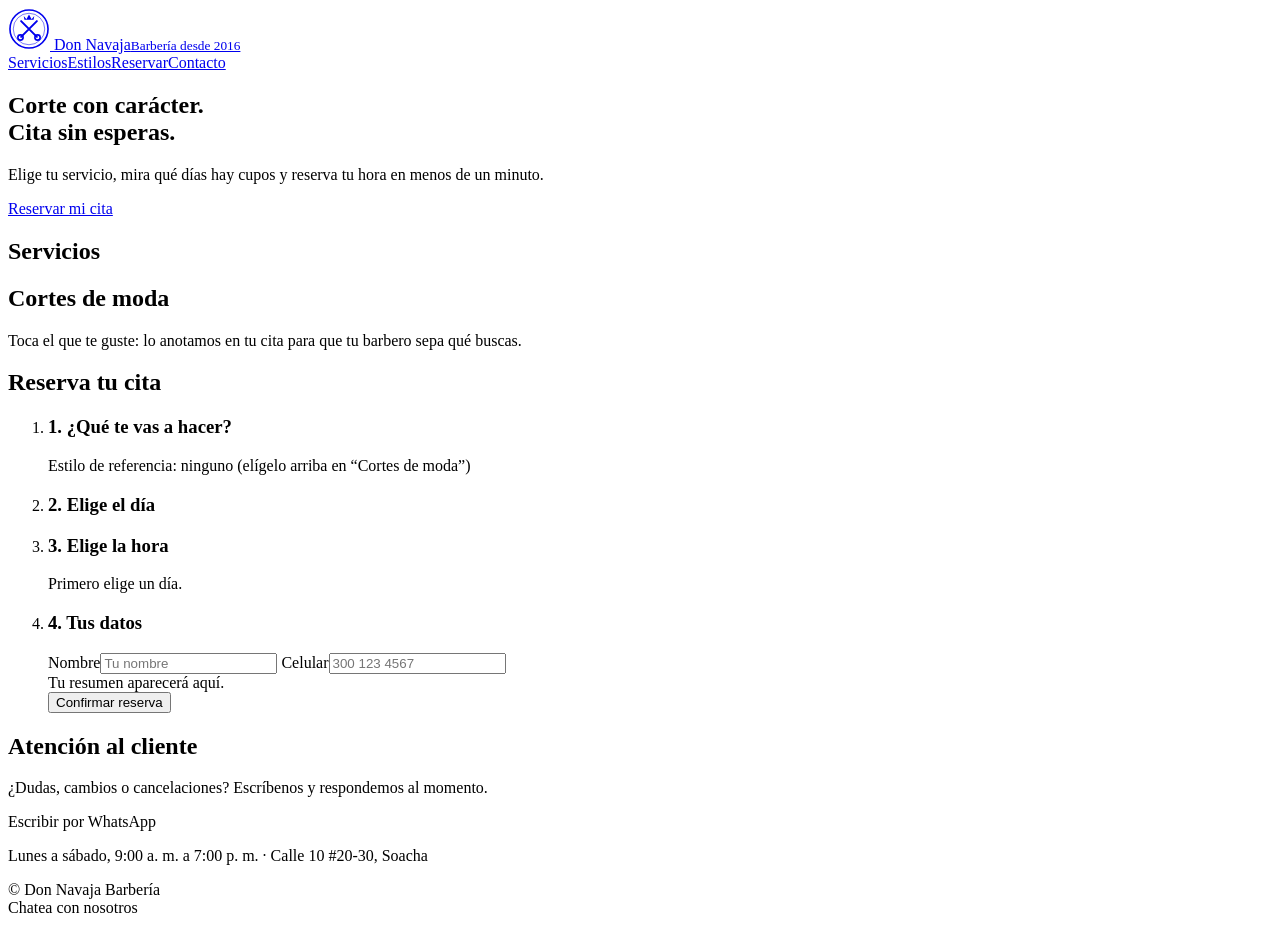
==== index.html @ 73dbf796 "Add files via upload" ====
<!DOCTYPE html>
<html lang="es">
<head>
<meta charset="utf-8">
<meta name="viewport" content="width=device-width, initial-scale=1">
<title>Don Navaja Barbería · Reserva tu cita</title>
<meta name="description" content="Reserva en línea tu corte de cabello, barba y cejas. Mira los cupos disponibles y elige tu hora.">
<link rel="preconnect" href="https://fonts.googleapis.com">
<link href="https://fonts.googleapis.com/css2?family=Fraunces:opsz,wght@9..144,600;9..144,800&family=Manrope:wght@400;600;700&display=swap" rel="stylesheet">
<link rel="stylesheet" href="css/styles.css">
</head>
<body>
<header class="nav">
  <a class="brand" href="#inicio" aria-label="Don Navaja Barbería">
    <svg viewBox="0 0 64 64" width="42" height="42" aria-hidden="true"><circle cx="32" cy="32" r="29" fill="none" stroke="currentColor" stroke-width="2.5"/><circle cx="32" cy="32" r="24" fill="none" stroke="currentColor" stroke-width=".8"/><path d="M20 44 L44 20 M44 44 L20 20" stroke="currentColor" stroke-width="3" stroke-linecap="round"/><circle cx="19" cy="45" r="4" fill="none" stroke="currentColor" stroke-width="2.5"/><circle cx="45" cy="45" r="4" fill="none" stroke="currentColor" stroke-width="2.5"/><path d="M24 12 L28 17 L32 10 L36 17 L40 12 L39 18 H25Z" fill="currentColor"/></svg>
    <span>Don Navaja<small>Barbería desde 2016</small></span>
  </a>
  <nav><a href="#servicios">Servicios</a><a href="#estilos">Estilos</a><a href="#reservar">Reservar</a><a href="#contacto">Contacto</a></nav>
</header>

<main>
<section class="hero" id="inicio">
  <div class="hero-text">
    <h1>Corte con carácter.<br>Cita sin esperas.</h1>
    <p>Elige tu servicio, mira qué días hay cupos y reserva tu hora en menos de un minuto.</p>
    <a class="btn" href="#reservar">Reservar mi cita</a>
  </div>
  <div class="pole" aria-hidden="true"><i></i></div>
</section>

<section id="servicios" class="wrap">
  <h2>Servicios</h2>
  <div class="grid4" id="lista-servicios"></div>
</section>

<section id="estilos" class="wrap">
  <h2>Cortes de moda</h2>
  <p class="sub">Toca el que te guste: lo anotamos en tu cita para que tu barbero sepa qué buscas.</p>
  <div class="grid3" id="lista-estilos"></div>
</section>

<section id="reservar" class="wrap booking">
  <h2>Reserva tu cita</h2>
  <ol class="steps">
    <li>
      <h3>1. ¿Qué te vas a hacer?</h3>
      <div class="chips" id="sel-servicios"></div>
      <p class="hint" id="sel-estilo">Estilo de referencia: ninguno (elígelo arriba en “Cortes de moda”)</p>
    </li>
    <li>
      <h3>2. Elige el día</h3>
      <div class="days" id="dias"></div>
    </li>
    <li>
      <h3>3. Elige la hora</h3>
      <div class="slots" id="horas"><p class="hint">Primero elige un día.</p></div>
    </li>
    <li>
      <h3>4. Tus datos</h3>
      <div class="form">
        <label>Nombre<input id="nombre" autocomplete="name" placeholder="Tu nombre"></label>
        <label>Celular<input id="telefono" inputmode="tel" autocomplete="tel" placeholder="300 123 4567"></label>
      </div>
      <div class="resumen" id="resumen" aria-live="polite">Tu resumen aparecerá aquí.</div>
      <button class="btn" id="confirmar">Confirmar reserva</button>
      <p class="error" id="error" role="alert"></p>
    </li>
  </ol>
  <div class="ok" id="ok" hidden></div>
</section>

<section id="contacto" class="wrap contact">
  <h2>Atención al cliente</h2>
  <p>¿Dudas, cambios o cancelaciones? Escríbenos y respondemos al momento.</p>
  <p><a class="btn" id="wsp" target="_blank" rel="noopener">Escribir por WhatsApp</a></p>
  <p class="hint">Lunes a sábado, 9:00 a. m. a 7:00 p. m. · Calle 10 #20-30, Soacha</p>
</section>
</main>
<footer>© <span id="anio"></span> Don Navaja Barbería</footer>
<a class="fab" id="wsp2" target="_blank" rel="noopener" aria-label="WhatsApp">Chatea con nosotros</a>

<script src="js/data.js"></script>
<script src="js/app.js"></script>
</body>
</html>
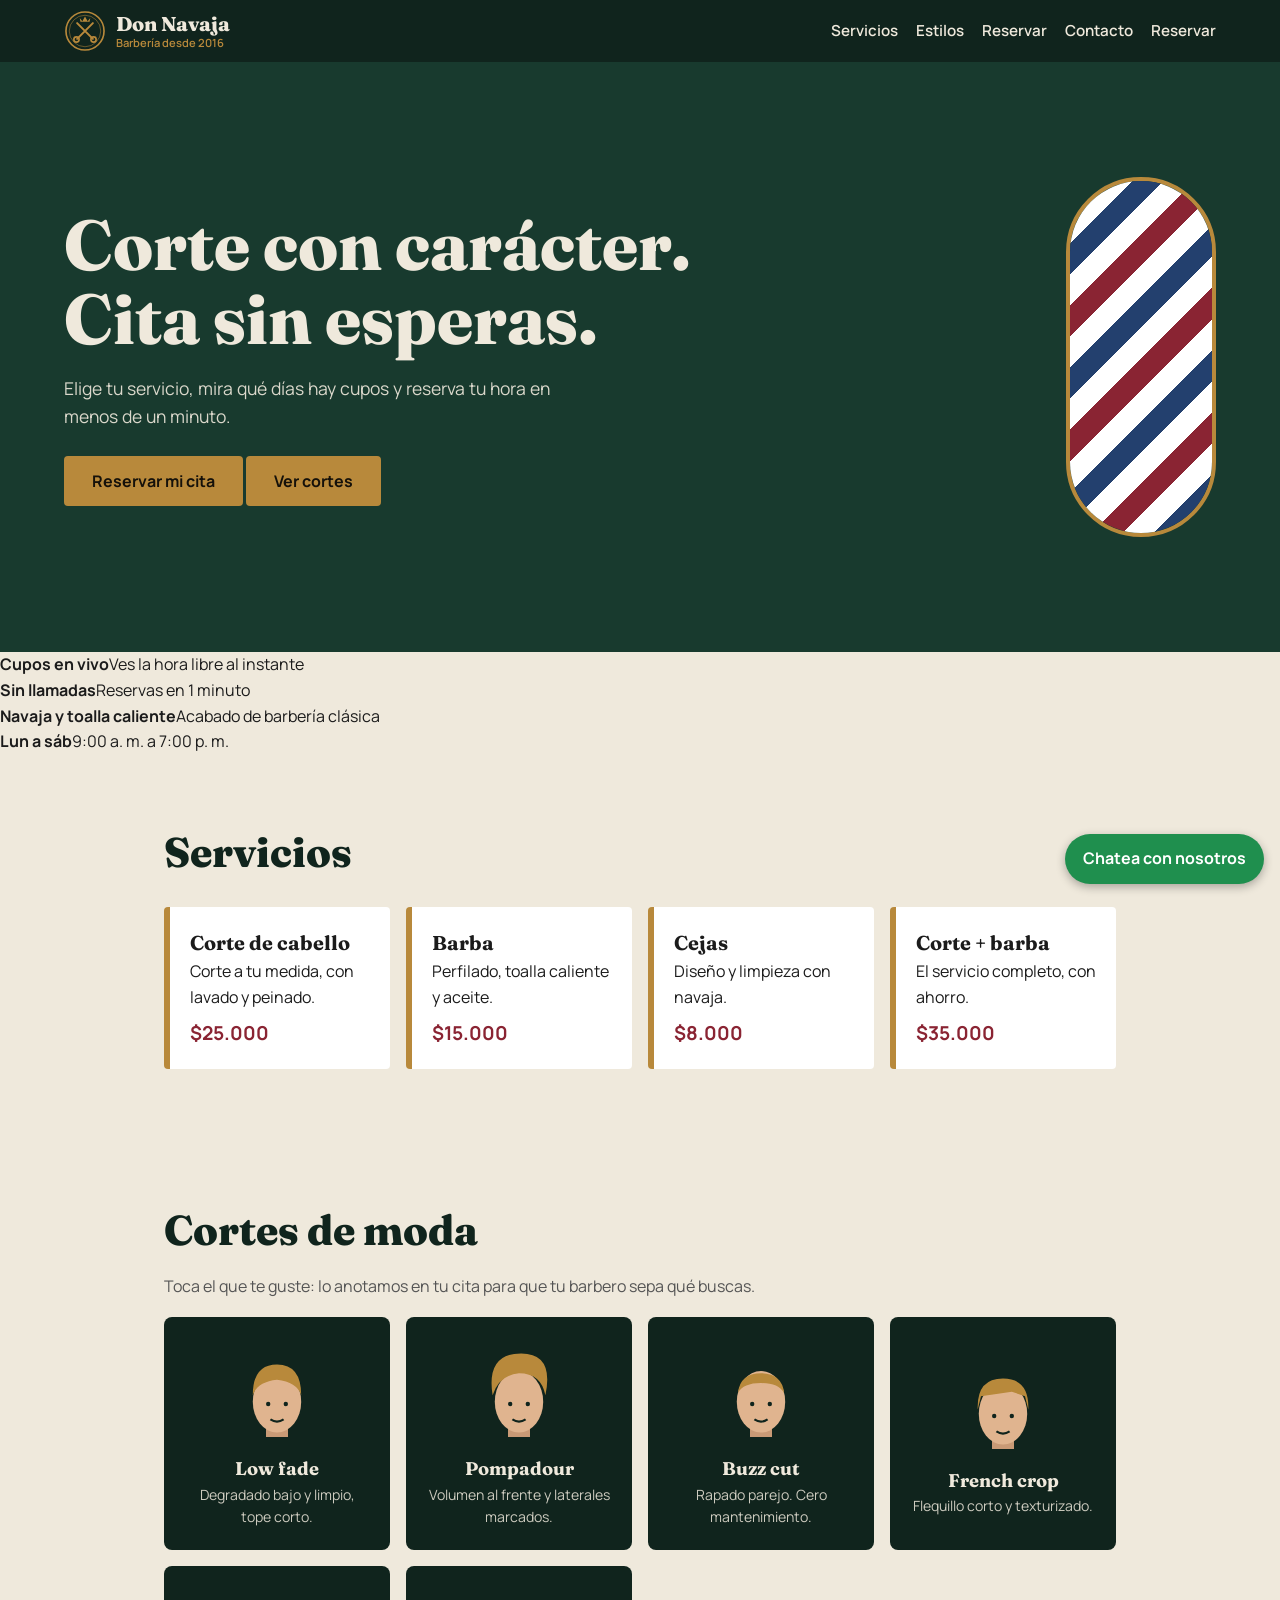
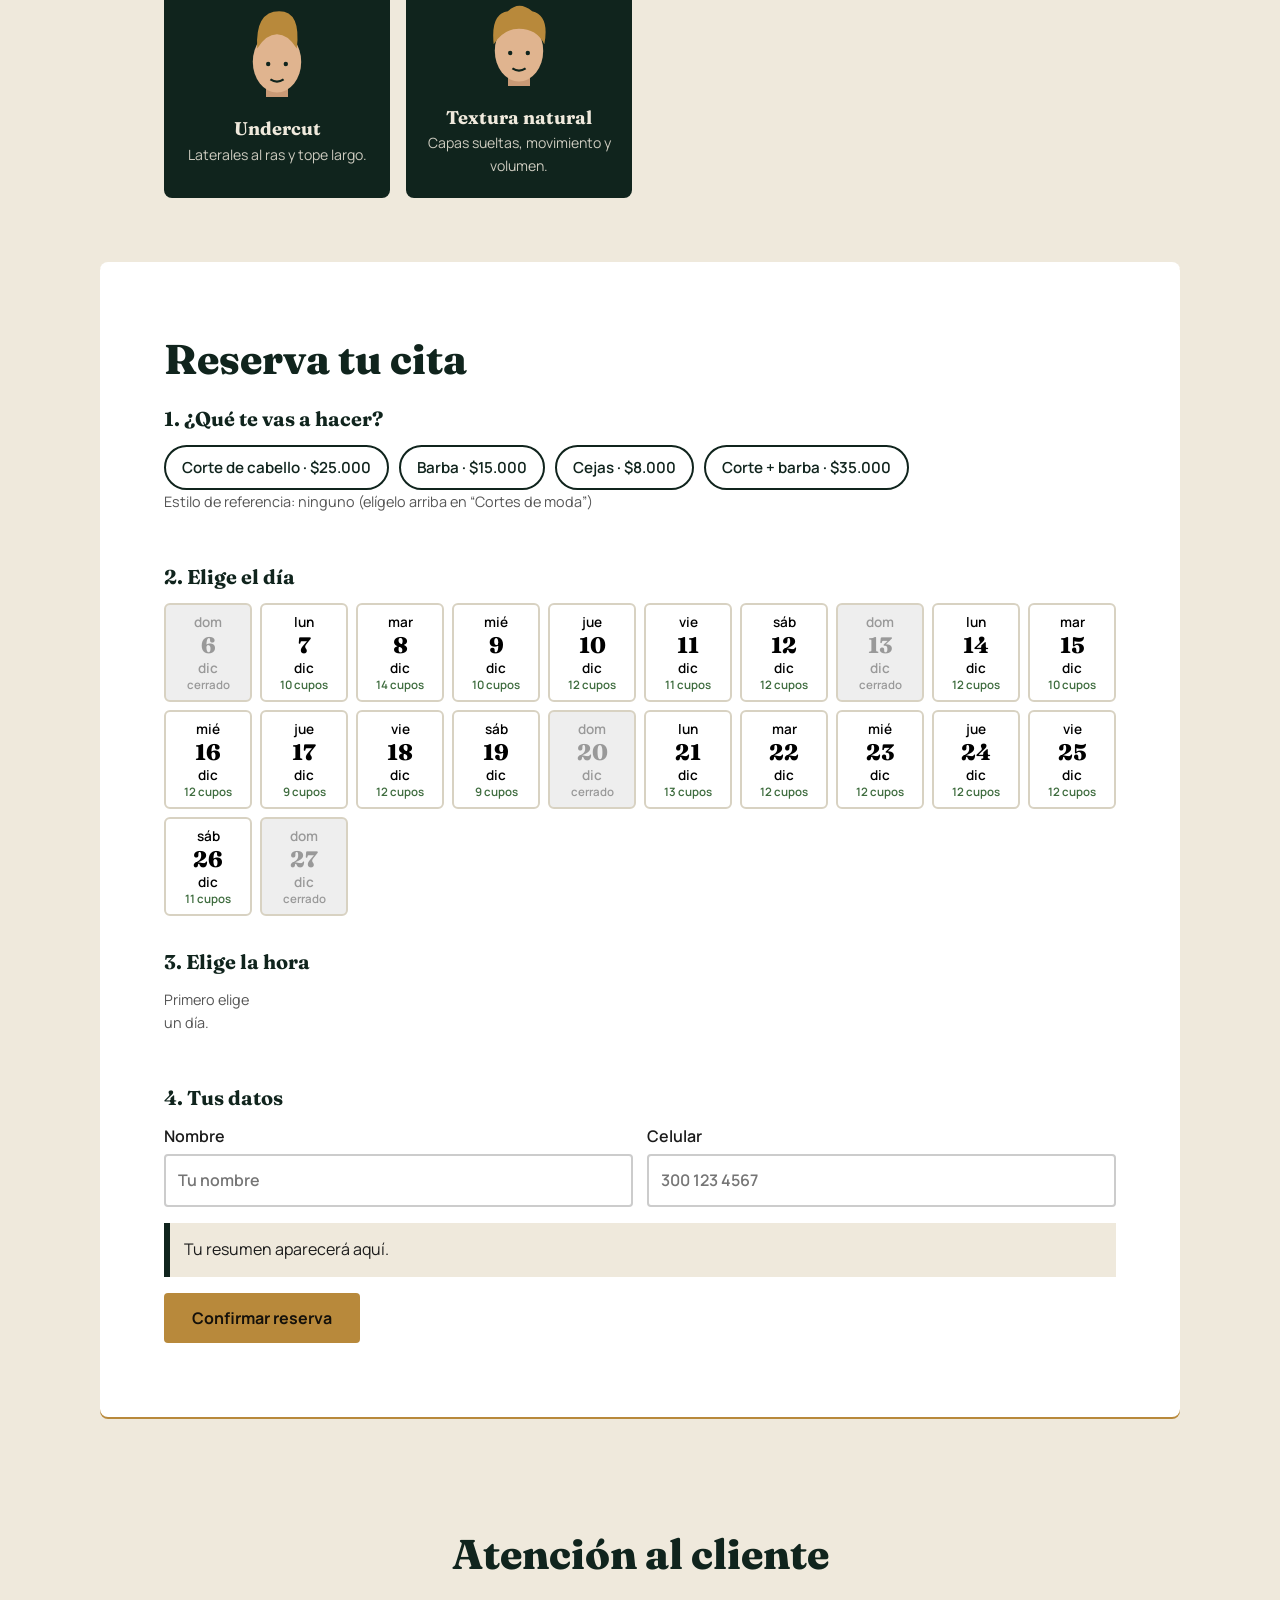
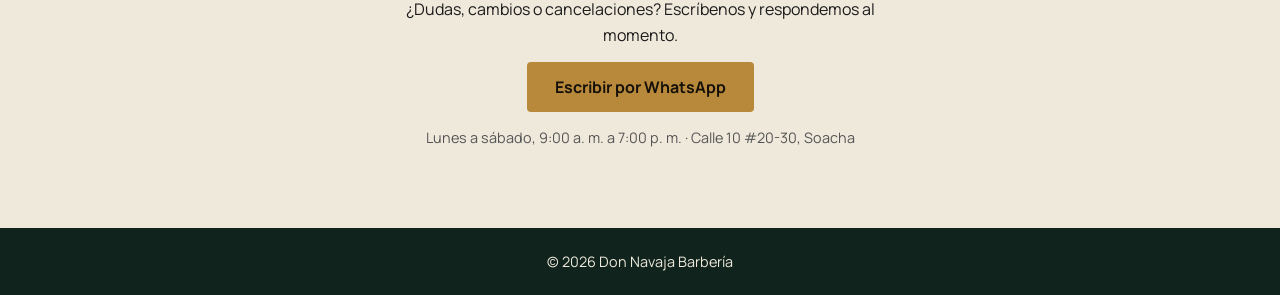
==== commit 9bde3390: "Update index.html" ====
--- a/index.html
+++ b/index.html
@@ -15,7 +15,7 @@
     <svg viewBox="0 0 64 64" width="42" height="42" aria-hidden="true"><circle cx="32" cy="32" r="29" fill="none" stroke="currentColor" stroke-width="2.5"/><circle cx="32" cy="32" r="24" fill="none" stroke="currentColor" stroke-width=".8"/><path d="M20 44 L44 20 M44 44 L20 20" stroke="currentColor" stroke-width="3" stroke-linecap="round"/><circle cx="19" cy="45" r="4" fill="none" stroke="currentColor" stroke-width="2.5"/><circle cx="45" cy="45" r="4" fill="none" stroke="currentColor" stroke-width="2.5"/><path d="M24 12 L28 17 L32 10 L36 17 L40 12 L39 18 H25Z" fill="currentColor"/></svg>
     <span>Don Navaja<small>Barbería desde 2016</small></span>
   </a>
-  <nav><a href="#servicios">Servicios</a><a href="#estilos">Estilos</a><a href="#reservar">Reservar</a><a href="#contacto">Contacto</a></nav>
+  <nav><a href="#servicios">Servicios</a><a href="#estilos">Estilos</a><a href="#reservar">Reservar</a><a href="#contacto">Contacto</a><a class="navbtn" href="#reservar">Reservar</a></nav>
 </header>
 
 <main>
@@ -23,10 +23,12 @@
   <div class="hero-text">
     <h1>Corte con carácter.<br>Cita sin esperas.</h1>
     <p>Elige tu servicio, mira qué días hay cupos y reserva tu hora en menos de un minuto.</p>
-    <a class="btn" href="#reservar">Reservar mi cita</a>
+    <a class="btn" href="#reservar">Reservar mi cita</a> <a class="btn ghost" href="#estilos">Ver cortes</a>
   </div>
   <div class="pole" aria-hidden="true"><i></i></div>
 </section>
+
+<section class="trust"><div><b>Cupos en vivo</b>Ves la hora libre al instante</div><div><b>Sin llamadas</b>Reservas en 1 minuto</div><div><b>Navaja y toalla caliente</b>Acabado de barbería clásica</div><div><b>Lun a sáb</b>9:00 a. m. a 7:00 p. m.</div></section>
 
 <section id="servicios" class="wrap">
   <h2>Servicios</h2>
--- a/css/styles.css
+++ b/css/styles.css
@@ -0,0 +1,61 @@
+:root{--verde:#10241d;--verde2:#183a2e;--hueso:#efe9dc;--latón:#b8893b;--vino:#8a2433;--azul:#23406e;--tinta:#1b1b1b}
+*{box-sizing:border-box;margin:0}
+html{scroll-behavior:smooth}
+body{font:16px/1.6 Manrope,system-ui,sans-serif;background:var(--hueso);color:var(--tinta)}
+h1,h2,h3,.brand span{font-family:Fraunces,Georgia,serif}
+a{color:inherit}
+:focus-visible{outline:3px solid var(--latón);outline-offset:2px}
+.nav{position:sticky;top:0;z-index:5;display:flex;justify-content:space-between;align-items:center;gap:12px;flex-wrap:wrap;padding:10px 5vw;background:var(--verde);color:var(--hueso)}
+.brand{display:flex;gap:10px;align-items:center;text-decoration:none;color:var(--latón)}
+.brand span{font-weight:800;font-size:1.25rem;line-height:1.1;color:var(--hueso)}
+.brand small{display:block;font:600 .7rem Manrope,sans-serif;color:var(--latón)}
+.nav nav{display:flex;gap:18px;font-weight:600;font-size:.95rem}
+.nav nav a{text-decoration:none}.nav nav a:hover{color:var(--latón)}
+.hero{display:grid;grid-template-columns:1fr 150px;gap:4vw;align-items:center;padding:9vw 5vw;background:var(--verde2);color:var(--hueso)}
+.hero h1{font-size:clamp(2.2rem,6vw,4.4rem);line-height:1.05;font-weight:800;max-width:14ch}
+.hero p{margin:18px 0 26px;max-width:46ch;font-size:1.1rem;opacity:.9}
+.pole{height:min(60vw,360px);border-radius:80px;border:4px solid var(--latón);overflow:hidden;background:#fff}
+.pole i{display:block;height:200%;background:repeating-linear-gradient(135deg,var(--vino) 0 22px,#fff 22px 44px,var(--azul) 44px 66px,#fff 66px 88px);animation:gira 6s linear infinite}
+@keyframes gira{to{transform:translateY(-124px)}}
+@media(prefers-reduced-motion:reduce){.pole i{animation:none}}
+.btn{display:inline-block;border:0;cursor:pointer;background:var(--latón);color:#15110a;font:700 1rem Manrope,sans-serif;padding:14px 28px;border-radius:4px;text-decoration:none}
+.btn:hover{background:#cfa04f}
+.wrap{max-width:1080px;margin:0 auto;padding:64px 5vw}
+h2{font-size:clamp(1.8rem,4vw,2.6rem);font-weight:800;margin-bottom:10px;color:var(--verde)}
+.sub,.hint{color:#555;margin-bottom:18px}.hint{font-size:.9rem}
+.grid4{display:grid;grid-template-columns:repeat(auto-fit,minmax(220px,1fr));gap:16px;margin-top:22px}
+.grid3{display:grid;grid-template-columns:repeat(auto-fit,minmax(200px,1fr));gap:16px}
+.srv{background:#fff;border-left:6px solid var(--latón);padding:20px;border-radius:4px}
+.srv h3{font-size:1.25rem}.srv b{display:block;margin-top:8px;color:var(--vino);font-size:1.2rem}
+.estilo{all:unset;cursor:pointer;background:var(--verde);color:var(--hueso);border-radius:8px;padding:18px;text-align:center;border:3px solid transparent;display:block}
+.estilo svg{width:110px;height:110px;margin:0 auto 6px;display:block}
+.estilo h3{font-size:1.15rem}.estilo p{font-size:.88rem;opacity:.85}
+.estilo:hover{border-color:var(--latón)}.estilo[aria-pressed=true]{border-color:var(--latón);background:var(--verde2)}
+.booking{background:#fff;border-radius:8px;margin:0 auto 40px;box-shadow:0 2px 0 var(--latón)}
+.steps{list-style:none;padding:0;display:grid;gap:30px}
+.steps h3{font-size:1.25rem;margin-bottom:10px;color:var(--verde)}
+.chips{display:flex;flex-wrap:wrap;gap:10px}
+.chip{border:2px solid var(--verde);background:#fff;color:var(--verde);font:600 .95rem Manrope,sans-serif;padding:10px 16px;border-radius:30px;cursor:pointer}
+.chip[aria-pressed=true]{background:var(--verde);color:var(--hueso)}
+.days{display:grid;grid-template-columns:repeat(auto-fill,minmax(88px,1fr));gap:8px}
+.day{border:2px solid #d8d2c2;background:#fff;border-radius:6px;padding:8px 4px;cursor:pointer;font:600 .85rem Manrope,sans-serif;text-align:center}
+.day b{display:block;font:800 1.4rem Fraunces,serif}
+.day small{display:block;font-size:.72rem;color:#3d6b3d}
+.day.poco small{color:var(--vino)}
+.day:disabled{background:#eee;color:#999;cursor:not-allowed}.day:disabled small{color:#999}
+.day[aria-pressed=true]{border-color:var(--latón);background:var(--verde);color:var(--hueso)}.day[aria-pressed=true] small{color:var(--latón)}
+.slots{display:grid;grid-template-columns:repeat(auto-fill,minmax(92px,1fr));gap:8px}
+.slot{border:2px solid var(--verde);background:#fff;padding:9px;border-radius:6px;font:700 .95rem Manrope,sans-serif;cursor:pointer}
+.slot:disabled{border-color:#ddd;color:#aaa;text-decoration:line-through;cursor:not-allowed}
+.slot[aria-pressed=true]{background:var(--latón);border-color:var(--latón)}
+.form{display:grid;grid-template-columns:repeat(auto-fit,minmax(220px,1fr));gap:14px;margin-bottom:16px}
+label{font-weight:600;display:grid;gap:4px}
+input{font:inherit;padding:12px;border:2px solid #ccc;border-radius:4px}
+.resumen{background:var(--hueso);border-left:6px solid var(--verde);padding:14px;margin-bottom:16px;white-space:pre-line}
+.error{color:var(--vino);font-weight:600;margin-top:10px}
+.ok{margin-top:24px;padding:22px;background:var(--verde);color:var(--hueso);border-radius:6px}
+.ok h3{font-size:1.5rem;color:var(--latón)}.ok .btn{margin-top:12px}
+.contact{text-align:center}.contact p{margin:0 auto 14px;max-width:50ch}
+footer{background:var(--verde);color:var(--hueso);text-align:center;padding:22px;font-size:.9rem}
+.fab{position:fixed;right:16px;bottom:16px;background:#1f8f4e;color:#fff;font-weight:700;padding:12px 18px;border-radius:30px;text-decoration:none;box-shadow:0 3px 10px rgba(0,0,0,.3)}
+@media(max-width:640px){.hero{grid-template-columns:1fr}.pole{height:90px;border-radius:45px}.pole i{height:100%}.nav nav{gap:12px;font-size:.85rem}}
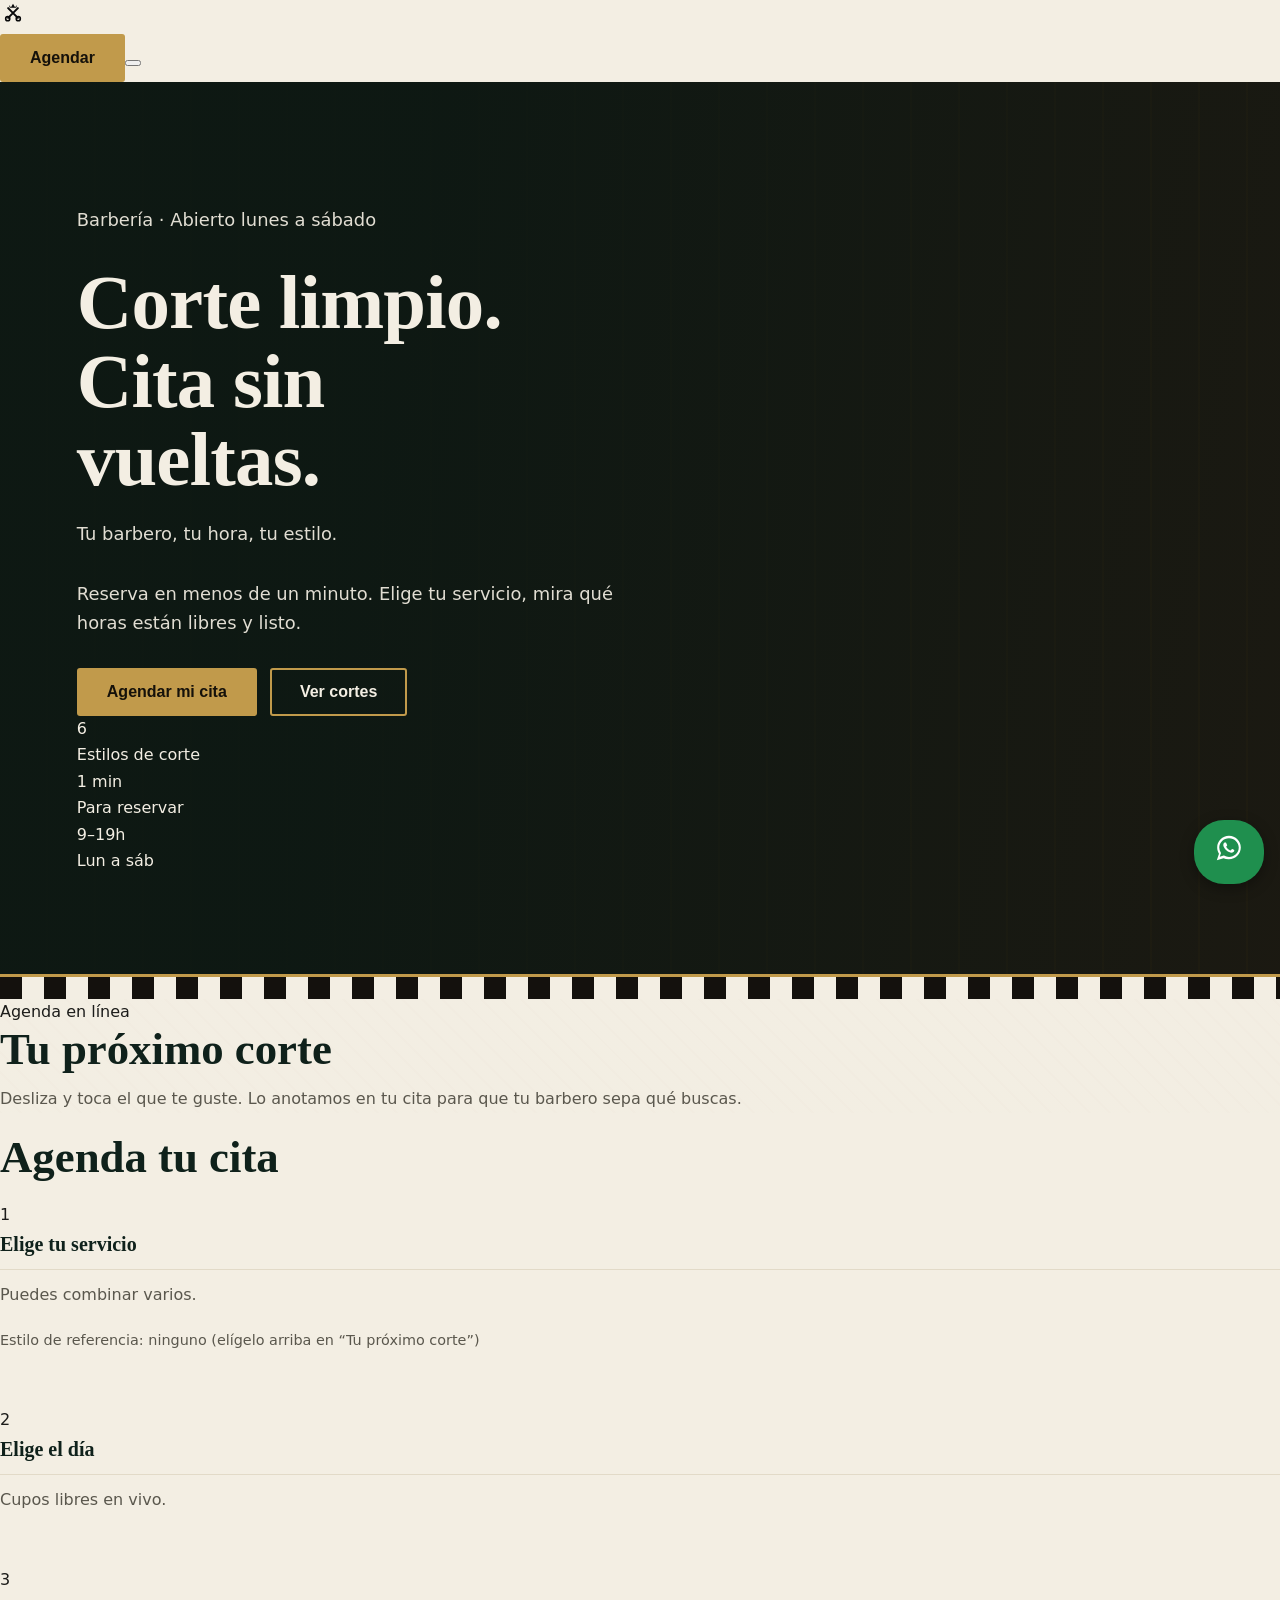
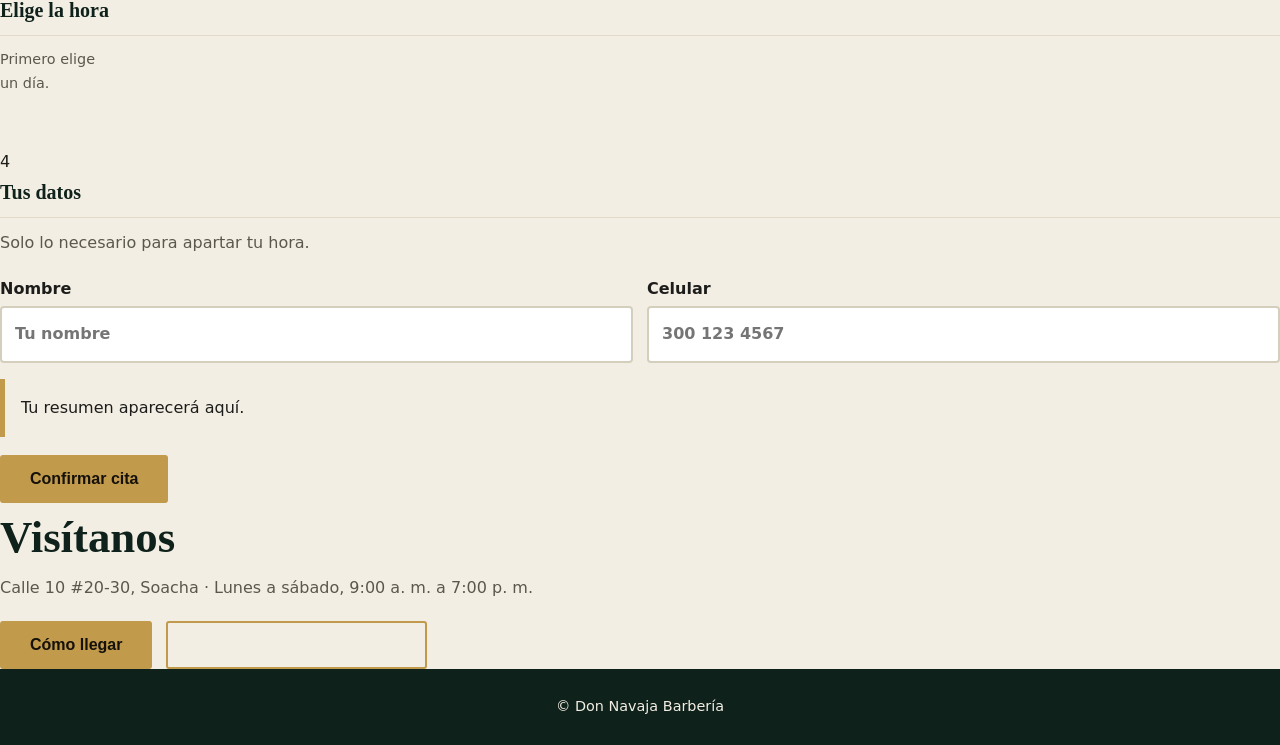
==== commit 43a10530: "Update index.html" ====
--- a/index.html
+++ b/index.html
@@ -3,84 +3,71 @@
 <head>
 <meta charset="utf-8">
 <meta name="viewport" content="width=device-width, initial-scale=1">
-<title>Don Navaja Barbería · Reserva tu cita</title>
-<meta name="description" content="Reserva en línea tu corte de cabello, barba y cejas. Mira los cupos disponibles y elige tu hora.">
+<meta name="theme-color" content="#09090b">
+<title>Don Navaja Barbería · Agenda tu cita</title>
+<meta name="description" content="Agenda en línea tu corte, barba y cejas. Mira los cupos libres y elige tu hora.">
 <link rel="preconnect" href="https://fonts.googleapis.com">
-<link href="https://fonts.googleapis.com/css2?family=Fraunces:opsz,wght@9..144,600;9..144,800&family=Manrope:wght@400;600;700&display=swap" rel="stylesheet">
+<link href="https://fonts.googleapis.com/css2?family=Bricolage+Grotesque:opsz,wght@12..96,500;12..96,800&family=DM+Sans:wght@400;500;700&family=Instrument+Serif:ital@1&display=swap" rel="stylesheet">
 <link rel="stylesheet" href="css/styles.css">
 </head>
 <body>
-<header class="nav">
-  <a class="brand" href="#inicio" aria-label="Don Navaja Barbería">
-    <svg viewBox="0 0 64 64" width="42" height="42" aria-hidden="true"><circle cx="32" cy="32" r="29" fill="none" stroke="currentColor" stroke-width="2.5"/><circle cx="32" cy="32" r="24" fill="none" stroke="currentColor" stroke-width=".8"/><path d="M20 44 L44 20 M44 44 L20 20" stroke="currentColor" stroke-width="3" stroke-linecap="round"/><circle cx="19" cy="45" r="4" fill="none" stroke="currentColor" stroke-width="2.5"/><circle cx="45" cy="45" r="4" fill="none" stroke="currentColor" stroke-width="2.5"/><path d="M24 12 L28 17 L32 10 L36 17 L40 12 L39 18 H25Z" fill="currentColor"/></svg>
-    <span>Don Navaja<small>Barbería desde 2016</small></span>
+<header class="top">
+  <a class="logo" href="#inicio" aria-label="Don Navaja Barbería">
+    <svg viewBox="0 0 64 64" width="26" height="26" aria-hidden="true"><path d="M20 44 L44 20 M44 44 L20 20" stroke="#09090b" stroke-width="5" stroke-linecap="round"/><circle cx="19" cy="46" r="5" fill="none" stroke="#09090b" stroke-width="4"/><circle cx="45" cy="46" r="5" fill="none" stroke="#09090b" stroke-width="4"/><path d="M22 12 L27 18 L32 9 L37 18 L42 12 L40 19 H24Z" fill="#09090b"/></svg>
   </a>
-  <nav><a href="#servicios">Servicios</a><a href="#estilos">Estilos</a><a href="#reservar">Reservar</a><a href="#contacto">Contacto</a><a class="navbtn" href="#reservar">Reservar</a></nav>
+  <div class="top-r"><a class="btn sm" href="#reservar">Agendar</a><button class="burger" id="burger" aria-label="Menú" aria-expanded="false"><i></i><i></i></button></div>
+  <nav class="menu" id="menu" hidden><a href="#estilos">Cortes</a><a href="#reservar">Servicios y precios</a><a href="#contacto">Ubicación</a><a href="#contacto">Contacto</a></nav>
 </header>
 
 <main>
 <section class="hero" id="inicio">
-  <div class="hero-text">
-    <h1>Corte con carácter.<br>Cita sin esperas.</h1>
-    <p>Elige tu servicio, mira qué días hay cupos y reserva tu hora en menos de un minuto.</p>
-    <a class="btn" href="#reservar">Reservar mi cita</a> <a class="btn ghost" href="#estilos">Ver cortes</a>
+  <div class="in">
+    <p class="kick">Barbería · Abierto lunes a sábado</p>
+    <h1>Corte limpio.<br>Cita sin vueltas.</h1>
+    <p class="tag">Tu barbero, tu hora, tu estilo.</p>
+    <p class="lead">Reserva en menos de un minuto. Elige tu servicio, mira qué horas están libres y listo.</p>
+    <a class="btn glow big" href="#reservar">Agendar mi cita</a>
+    <a class="btn ghost big" href="#estilos">Ver cortes</a>
+    <dl class="stats"><div><dt>6</dt><dd>Estilos de corte</dd></div><div><dt>1 min</dt><dd>Para reservar</dd></div><div><dt>9–19h</dt><dd>Lun a sáb</dd></div></dl>
   </div>
-  <div class="pole" aria-hidden="true"><i></i></div>
 </section>
 
-<section class="trust"><div><b>Cupos en vivo</b>Ves la hora libre al instante</div><div><b>Sin llamadas</b>Reservas en 1 minuto</div><div><b>Navaja y toalla caliente</b>Acabado de barbería clásica</div><div><b>Lun a sáb</b>9:00 a. m. a 7:00 p. m.</div></section>
-
-<section id="servicios" class="wrap">
-  <h2>Servicios</h2>
-  <div class="grid4" id="lista-servicios"></div>
+<section class="sec" id="estilos">
+  <span class="badge"><i></i>Agenda en línea</span>
+  <h2>Tu próximo corte</h2>
+  <p class="sub">Desliza y toca el que te guste. Lo anotamos en tu cita para que tu barbero sepa qué buscas.</p>
+  <div class="car" id="lista-estilos"></div>
 </section>
 
-<section id="estilos" class="wrap">
-  <h2>Cortes de moda</h2>
-  <p class="sub">Toca el que te guste: lo anotamos en tu cita para que tu barbero sepa qué buscas.</p>
-  <div class="grid3" id="lista-estilos"></div>
-</section>
-
-<section id="reservar" class="wrap booking">
-  <h2>Reserva tu cita</h2>
-  <ol class="steps">
-    <li>
-      <h3>1. ¿Qué te vas a hacer?</h3>
-      <div class="chips" id="sel-servicios"></div>
-      <p class="hint" id="sel-estilo">Estilo de referencia: ninguno (elígelo arriba en “Cortes de moda”)</p>
-    </li>
-    <li>
-      <h3>2. Elige el día</h3>
-      <div class="days" id="dias"></div>
-    </li>
-    <li>
-      <h3>3. Elige la hora</h3>
-      <div class="slots" id="horas"><p class="hint">Primero elige un día.</p></div>
-    </li>
-    <li>
-      <h3>4. Tus datos</h3>
-      <div class="form">
-        <label>Nombre<input id="nombre" autocomplete="name" placeholder="Tu nombre"></label>
-        <label>Celular<input id="telefono" inputmode="tel" autocomplete="tel" placeholder="300 123 4567"></label>
-      </div>
-      <div class="resumen" id="resumen" aria-live="polite">Tu resumen aparecerá aquí.</div>
-      <button class="btn" id="confirmar">Confirmar reserva</button>
-      <p class="error" id="error" role="alert"></p>
-    </li>
-  </ol>
+<section class="sec" id="reservar">
+  <h2>Agenda tu cita</h2>
+  <div class="card">
+    <ol class="steps">
+      <li><span class="n">1</span><div><h3>Elige tu servicio</h3><p class="sub">Puedes combinar varios.</p>
+        <div class="opts" id="sel-servicios"></div>
+        <p class="hint" id="sel-estilo">Estilo de referencia: ninguno (elígelo arriba en “Tu próximo corte”)</p></div></li>
+      <li><span class="n">2</span><div><h3>Elige el día</h3><p class="sub">Cupos libres en vivo.</p><div class="days" id="dias"></div></div></li>
+      <li><span class="n">3</span><div><h3>Elige la hora</h3><div class="slots" id="horas"><p class="hint">Primero elige un día.</p></div></div></li>
+      <li><span class="n">4</span><div><h3>Tus datos</h3><p class="sub">Solo lo necesario para apartar tu hora.</p>
+        <div class="form"><label>Nombre<input id="nombre" autocomplete="name" placeholder="Tu nombre"></label>
+        <label>Celular<input id="telefono" inputmode="tel" autocomplete="tel" placeholder="300 123 4567"></label></div>
+        <div class="resumen" id="resumen" aria-live="polite">Tu resumen aparecerá aquí.</div>
+        <button class="btn glow big" id="confirmar">Confirmar cita</button>
+        <p class="error" id="error" role="alert"></p></div></li>
+    </ol>
+  </div>
   <div class="ok" id="ok" hidden></div>
 </section>
 
-<section id="contacto" class="wrap contact">
-  <h2>Atención al cliente</h2>
-  <p>¿Dudas, cambios o cancelaciones? Escríbenos y respondemos al momento.</p>
-  <p><a class="btn" id="wsp" target="_blank" rel="noopener">Escribir por WhatsApp</a></p>
-  <p class="hint">Lunes a sábado, 9:00 a. m. a 7:00 p. m. · Calle 10 #20-30, Soacha</p>
+<section class="sec center" id="contacto">
+  <h2>Visítanos</h2>
+  <p class="sub">Calle 10 #20-30, Soacha · Lunes a sábado, 9:00 a. m. a 7:00 p. m.</p>
+  <p><a class="btn glow big" target="_blank" rel="noopener" href="https://www.google.com/maps/search/?api=1&query=Calle+10+20-30+Soacha">Cómo llegar</a>
+  <a class="btn ghost big" id="wsp" target="_blank" rel="noopener">Escribirnos por WhatsApp</a></p>
 </section>
 </main>
 <footer>© <span id="anio"></span> Don Navaja Barbería</footer>
-<a class="fab" id="wsp2" target="_blank" rel="noopener" aria-label="WhatsApp">Chatea con nosotros</a>
-
+<a class="fab" id="wsp2" target="_blank" rel="noopener" aria-label="Escribir por WhatsApp"><svg viewBox="0 0 32 32" width="30" height="30"><path fill="currentColor" d="M16 3C9 3 3.400 8.600 3.400 15.500c0 2.400.7 4.700 1.900 6.600L3 29l7.100-2.200A12.500 12.500 0 0 0 16 28c7 0 12.600-5.600 12.600-12.500S23 3 16 3zm0 22.600c-1.900 0-3.700-.5-5.300-1.500l-.4-.2-4.200 1.300 1.400-4-.3-.4a10 10 0 0 1-1.600-5.300C5.600 10 10.300 5.500 16 5.500s10.400 4.500 10.400 10S21.700 25.600 16 25.600zm5.700-7.500c-.3-.2-1.800-.9-2.100-1s-.5-.2-.7.200-.8 1-1 1.200-.4.200-.7.100a8.300 8.300 0 0 1-4.100-3.600c-.3-.5.300-.5.900-1.600.1-.2 0-.4 0-.5l-1-2.300c-.2-.6-.5-.5-.7-.5h-.6c-.2 0-.5.100-.8.400s-1 1-1 2.400 1 2.800 1.200 3c.1.200 2 3.100 4.900 4.300 1.800.8 2.500.8 3.400.7.500-.1 1.800-.7 2-1.400s.3-1.300.2-1.400-.3-.2-.6-.3z"/></svg></a>
 <script src="js/data.js"></script>
 <script src="js/app.js"></script>
 </body>
--- a/css/styles.css
+++ b/css/styles.css
@@ -1,61 +1,78 @@
-:root{--verde:#10241d;--verde2:#183a2e;--hueso:#efe9dc;--latón:#b8893b;--vino:#8a2433;--azul:#23406e;--tinta:#1b1b1b}
+:root{--verde:#0f211b;--verde2:#16372c;--hueso:#f3eee3;--latón:#c19a4b;--vino:#8a2433;--azul:#23406e;--tinta:#1c1c1a;--linea:#e2dac8}
 *{box-sizing:border-box;margin:0}
 html{scroll-behavior:smooth}
-body{font:16px/1.6 Manrope,system-ui,sans-serif;background:var(--hueso);color:var(--tinta)}
+body{font:16px/1.65 Manrope,system-ui,sans-serif;background:var(--hueso);color:var(--tinta)}
 h1,h2,h3,.brand span{font-family:Fraunces,Georgia,serif}
 a{color:inherit}
 :focus-visible{outline:3px solid var(--latón);outline-offset:2px}
-.nav{position:sticky;top:0;z-index:5;display:flex;justify-content:space-between;align-items:center;gap:12px;flex-wrap:wrap;padding:10px 5vw;background:var(--verde);color:var(--hueso)}
+.nav{position:sticky;top:0;z-index:5;display:flex;justify-content:space-between;align-items:center;gap:12px;flex-wrap:wrap;padding:12px 5vw;background:rgba(15,33,27,.96);backdrop-filter:blur(6px);color:var(--hueso);border-bottom:1px solid rgba(193,154,75,.4)}
 .brand{display:flex;gap:10px;align-items:center;text-decoration:none;color:var(--latón)}
-.brand span{font-weight:800;font-size:1.25rem;line-height:1.1;color:var(--hueso)}
-.brand small{display:block;font:600 .7rem Manrope,sans-serif;color:var(--latón)}
-.nav nav{display:flex;gap:18px;font-weight:600;font-size:.95rem}
+.brand span{font-weight:800;font-size:1.3rem;line-height:1.1;color:var(--hueso)}
+.brand small{display:block;font:600 .72rem Manrope,sans-serif;color:var(--latón);letter-spacing:.04em}
+.nav nav{display:flex;gap:22px;align-items:center;font-weight:600;font-size:.95rem}
 .nav nav a{text-decoration:none}.nav nav a:hover{color:var(--latón)}
-.hero{display:grid;grid-template-columns:1fr 150px;gap:4vw;align-items:center;padding:9vw 5vw;background:var(--verde2);color:var(--hueso)}
-.hero h1{font-size:clamp(2.2rem,6vw,4.4rem);line-height:1.05;font-weight:800;max-width:14ch}
-.hero p{margin:18px 0 26px;max-width:46ch;font-size:1.1rem;opacity:.9}
-.pole{height:min(60vw,360px);border-radius:80px;border:4px solid var(--latón);overflow:hidden;background:#fff}
+.navbtn{background:var(--latón);color:#15110a;padding:9px 20px;border-radius:3px}.nav nav a.navbtn:hover{color:#15110a;background:#d6ae5e}
+.hero{position:relative;display:grid;grid-template-columns:1fr 130px;gap:5vw;align-items:center;min-height:78vh;padding:8vw 6vw;color:var(--hueso);background:linear-gradient(100deg,rgba(15,33,27,.96) 35%,rgba(15,33,27,.55)),url(../img/hero.jpg) center/cover,var(--verde2)}
+.hero h1{font-size:clamp(2.4rem,6.4vw,4.8rem);line-height:1.02;font-weight:800;max-width:13ch;letter-spacing:-.01em}
+.hero p{margin:20px 0 30px;max-width:48ch;font-size:1.12rem;opacity:.92}
+.pole{height:min(60vw,380px);border-radius:70px;border:3px solid var(--latón);overflow:hidden;background:#fff;box-shadow:0 0 0 8px rgba(193,154,75,.15)}
 .pole i{display:block;height:200%;background:repeating-linear-gradient(135deg,var(--vino) 0 22px,#fff 22px 44px,var(--azul) 44px 66px,#fff 66px 88px);animation:gira 6s linear infinite}
 @keyframes gira{to{transform:translateY(-124px)}}
 @media(prefers-reduced-motion:reduce){.pole i{animation:none}}
-.btn{display:inline-block;border:0;cursor:pointer;background:var(--latón);color:#15110a;font:700 1rem Manrope,sans-serif;padding:14px 28px;border-radius:4px;text-decoration:none}
-.btn:hover{background:#cfa04f}
-.wrap{max-width:1080px;margin:0 auto;padding:64px 5vw}
-h2{font-size:clamp(1.8rem,4vw,2.6rem);font-weight:800;margin-bottom:10px;color:var(--verde)}
-.sub,.hint{color:#555;margin-bottom:18px}.hint{font-size:.9rem}
-.grid4{display:grid;grid-template-columns:repeat(auto-fit,minmax(220px,1fr));gap:16px;margin-top:22px}
-.grid3{display:grid;grid-template-columns:repeat(auto-fit,minmax(200px,1fr));gap:16px}
-.srv{background:#fff;border-left:6px solid var(--latón);padding:20px;border-radius:4px}
-.srv h3{font-size:1.25rem}.srv b{display:block;margin-top:8px;color:var(--vino);font-size:1.2rem}
-.estilo{all:unset;cursor:pointer;background:var(--verde);color:var(--hueso);border-radius:8px;padding:18px;text-align:center;border:3px solid transparent;display:block}
-.estilo svg{width:110px;height:110px;margin:0 auto 6px;display:block}
-.estilo h3{font-size:1.15rem}.estilo p{font-size:.88rem;opacity:.85}
-.estilo:hover{border-color:var(--latón)}.estilo[aria-pressed=true]{border-color:var(--latón);background:var(--verde2)}
-.booking{background:#fff;border-radius:8px;margin:0 auto 40px;box-shadow:0 2px 0 var(--latón)}
-.steps{list-style:none;padding:0;display:grid;gap:30px}
-.steps h3{font-size:1.25rem;margin-bottom:10px;color:var(--verde)}
+.btn{display:inline-block;border:0;cursor:pointer;background:var(--latón);color:#15110a;font:700 1rem Manrope,sans-serif;padding:15px 30px;border-radius:3px;text-decoration:none;transition:background .2s}
+.btn:hover{background:#d6ae5e}
+.btn.ghost{background:transparent;color:var(--hueso);border:2px solid var(--latón);padding:13px 28px;margin-left:8px}.btn.ghost:hover{background:rgba(193,154,75,.2)}
+.trust{display:grid;grid-template-columns:repeat(auto-fit,minmax(190px,1fr));background:var(--verde);color:var(--hueso)}
+.trust div{padding:22px 5vw;border-right:1px solid rgba(193,154,75,.25);font-size:.88rem;opacity:.95}
+.trust b{display:block;font:700 1.05rem Fraunces,serif;color:var(--latón)}
+.wrap{max-width:1120px;margin:0 auto;padding:78px 5vw}
+h2{font-size:clamp(1.9rem,4vw,2.8rem);font-weight:800;margin-bottom:12px;color:var(--verde);line-height:1.1}
+.sub,.hint{color:#5a574d;margin-bottom:20px}.hint{font-size:.9rem}
+.grid4{display:grid;grid-template-columns:repeat(auto-fit,minmax(230px,1fr));gap:18px;margin-top:26px}
+.grid3{display:grid;grid-template-columns:repeat(auto-fit,minmax(240px,1fr));gap:20px}
+.srv{background:#fff;border:1px solid var(--linea);border-top:4px solid var(--latón);padding:24px;border-radius:3px;transition:transform .2s,box-shadow .2s}
+.srv:hover{transform:translateY(-3px);box-shadow:0 10px 24px rgba(15,33,27,.12)}
+.srv h3{font-size:1.3rem}.srv p{color:#5a574d;font-size:.95rem}.srv b{display:block;margin-top:12px;color:var(--vino);font:800 1.35rem Fraunces,serif}
+.estilo{all:unset;cursor:pointer;display:block;position:relative;border-radius:6px;overflow:hidden;background:var(--verde);box-shadow:0 2px 0 var(--latón);outline-offset:3px}
+.foto{display:block;position:relative;aspect-ratio:4/5;background:linear-gradient(160deg,var(--verde2),var(--verde))}
+.foto svg{position:absolute;inset:0;width:70%;height:70%;margin:auto}
+.foto img{position:absolute;inset:0;width:100%;height:100%;object-fit:cover;transition:transform .5s}
+.estilo:hover .foto img{transform:scale(1.05)}
+.info{position:absolute;left:0;right:0;bottom:0;padding:46px 18px 16px;color:var(--hueso);background:linear-gradient(transparent,rgba(10,20,16,.92))}
+.estilo h3{font-size:1.25rem}.estilo p{font-size:.86rem;opacity:.88;margin:0}
+.estilo[aria-pressed=true]{box-shadow:0 0 0 4px var(--latón)}
+.estilo[aria-pressed=true] .info::after{content:"Seleccionado";display:inline-block;margin-top:6px;background:var(--latón);color:#15110a;font:700 .72rem Manrope,sans-serif;padding:2px 10px;border-radius:20px}
+.booking{background:#fff;border:1px solid var(--linea);border-radius:6px;margin:0 auto 50px;max-width:1000px;box-shadow:0 20px 40px rgba(15,33,27,.08)}
+.steps{list-style:none;padding:0;display:grid;gap:34px;margin-top:20px}
+.steps h3{font-size:1.25rem;margin-bottom:12px;color:var(--verde);padding-bottom:8px;border-bottom:1px solid var(--linea)}
 .chips{display:flex;flex-wrap:wrap;gap:10px}
-.chip{border:2px solid var(--verde);background:#fff;color:var(--verde);font:600 .95rem Manrope,sans-serif;padding:10px 16px;border-radius:30px;cursor:pointer}
+.chip{border:2px solid var(--verde);background:#fff;color:var(--verde);font:600 .95rem Manrope,sans-serif;padding:10px 18px;border-radius:30px;cursor:pointer}
 .chip[aria-pressed=true]{background:var(--verde);color:var(--hueso)}
-.days{display:grid;grid-template-columns:repeat(auto-fill,minmax(88px,1fr));gap:8px}
-.day{border:2px solid #d8d2c2;background:#fff;border-radius:6px;padding:8px 4px;cursor:pointer;font:600 .85rem Manrope,sans-serif;text-align:center}
-.day b{display:block;font:800 1.4rem Fraunces,serif}
-.day small{display:block;font-size:.72rem;color:#3d6b3d}
-.day.poco small{color:var(--vino)}
-.day:disabled{background:#eee;color:#999;cursor:not-allowed}.day:disabled small{color:#999}
+.days{display:grid;grid-template-columns:repeat(auto-fill,minmax(92px,1fr));gap:8px}
+.day{border:2px solid var(--linea);background:#fff;border-radius:6px;padding:9px 4px;cursor:pointer;font:600 .85rem Manrope,sans-serif;text-align:center}
+.day b{display:block;font:800 1.5rem Fraunces,serif}
+.day small{display:block;font-size:.72rem;color:#2f6b3a}.day.poco small{color:var(--vino)}
+.day:hover:not(:disabled){border-color:var(--latón)}
+.day:disabled{background:#f1eee6;color:#999;cursor:not-allowed}.day:disabled small{color:#999}
 .day[aria-pressed=true]{border-color:var(--latón);background:var(--verde);color:var(--hueso)}.day[aria-pressed=true] small{color:var(--latón)}
 .slots{display:grid;grid-template-columns:repeat(auto-fill,minmax(92px,1fr));gap:8px}
-.slot{border:2px solid var(--verde);background:#fff;padding:9px;border-radius:6px;font:700 .95rem Manrope,sans-serif;cursor:pointer}
-.slot:disabled{border-color:#ddd;color:#aaa;text-decoration:line-through;cursor:not-allowed}
+.slot{border:2px solid var(--verde);background:#fff;padding:10px;border-radius:6px;font:700 .95rem Manrope,sans-serif;cursor:pointer}
+.slot:hover:not(:disabled){background:var(--hueso)}
+.slot:disabled{border-color:#e5e1d6;color:#aaa;text-decoration:line-through;cursor:not-allowed}
 .slot[aria-pressed=true]{background:var(--latón);border-color:var(--latón)}
 .form{display:grid;grid-template-columns:repeat(auto-fit,minmax(220px,1fr));gap:14px;margin-bottom:16px}
 label{font-weight:600;display:grid;gap:4px}
-input{font:inherit;padding:12px;border:2px solid #ccc;border-radius:4px}
-.resumen{background:var(--hueso);border-left:6px solid var(--verde);padding:14px;margin-bottom:16px;white-space:pre-line}
-.error{color:var(--vino);font-weight:600;margin-top:10px}
-.ok{margin-top:24px;padding:22px;background:var(--verde);color:var(--hueso);border-radius:6px}
-.ok h3{font-size:1.5rem;color:var(--latón)}.ok .btn{margin-top:12px}
+input{font:inherit;padding:13px;border:2px solid #d4cebd;border-radius:4px;background:#fff}input:focus{border-color:var(--verde)}
+.resumen{background:var(--hueso);border-left:5px solid var(--latón);padding:16px;margin-bottom:18px;white-space:pre-line}
+.error{color:var(--vino);font-weight:700;margin-top:10px}
+.ok{margin:0 5vw 5vw;padding:24px;background:var(--verde);color:var(--hueso);border-radius:6px}
+.ok h3{font-size:1.6rem;color:var(--latón)}.ok p{margin:6px 0}.ok .btn{margin-top:12px}
 .contact{text-align:center}.contact p{margin:0 auto 14px;max-width:50ch}
-footer{background:var(--verde);color:var(--hueso);text-align:center;padding:22px;font-size:.9rem}
-.fab{position:fixed;right:16px;bottom:16px;background:#1f8f4e;color:#fff;font-weight:700;padding:12px 18px;border-radius:30px;text-decoration:none;box-shadow:0 3px 10px rgba(0,0,0,.3)}
-@media(max-width:640px){.hero{grid-template-columns:1fr}.pole{height:90px;border-radius:45px}.pole i{height:100%}.nav nav{gap:12px;font-size:.85rem}}
+footer{background:var(--verde);color:var(--hueso);text-align:center;padding:26px;font-size:.9rem}
+.fab{position:fixed;right:16px;bottom:16px;z-index:6;background:#1f8f4e;color:#fff;font-weight:700;padding:13px 20px;border-radius:30px;text-decoration:none;box-shadow:0 4px 14px rgba(0,0,0,.35)}
+@media(max-width:700px){.hero{grid-template-columns:1fr;min-height:70vh}.pole{height:80px;border-radius:40px}.pole i{height:100%}.nav nav a:not(.navbtn){display:none}.btn.ghost{margin:10px 0 0}}
+/* Fondo de barbería: foto img/hero.jpg + madera oscura y piso ajedrezado como respaldo */
+.hero{background:linear-gradient(100deg,rgba(12,24,19,.94) 30%,rgba(12,24,19,.5)),url(../img/hero.jpg) center/cover,repeating-linear-gradient(90deg,#2a1a10 0 46px,#33200f 46px 48px),var(--verde2)}
+.hero::after{content:"";position:absolute;left:0;right:0;bottom:0;height:22px;background:conic-gradient(#f3eee3 25%,#14110d 0 50%,#f3eee3 0 75%,#14110d 0) 0 0/44px 44px;border-top:3px solid var(--latón)}
+.hero{padding-bottom:calc(8vw + 22px)}
+#estilos{background:linear-gradient(rgba(243,238,227,.94),rgba(243,238,227,.94)),repeating-linear-gradient(45deg,#d9cfb8 0 2px,transparent 2px 14px)}
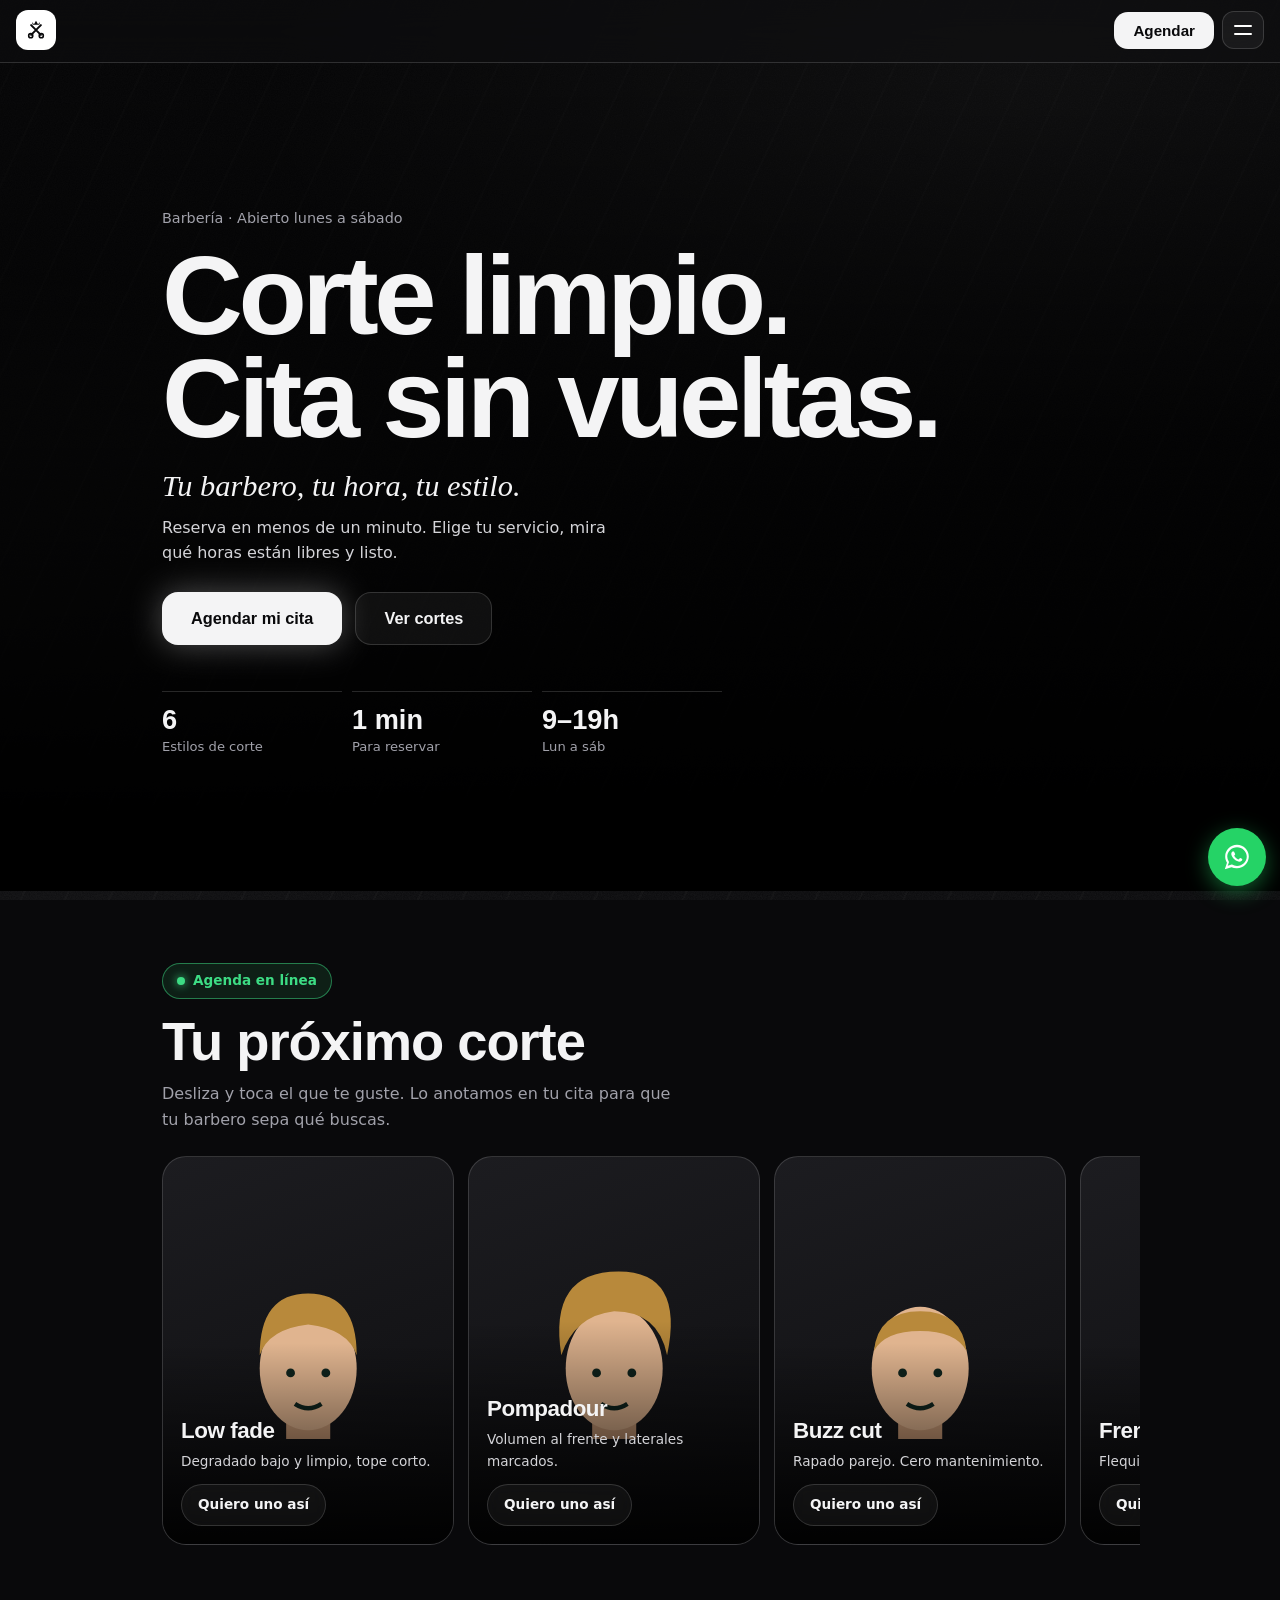
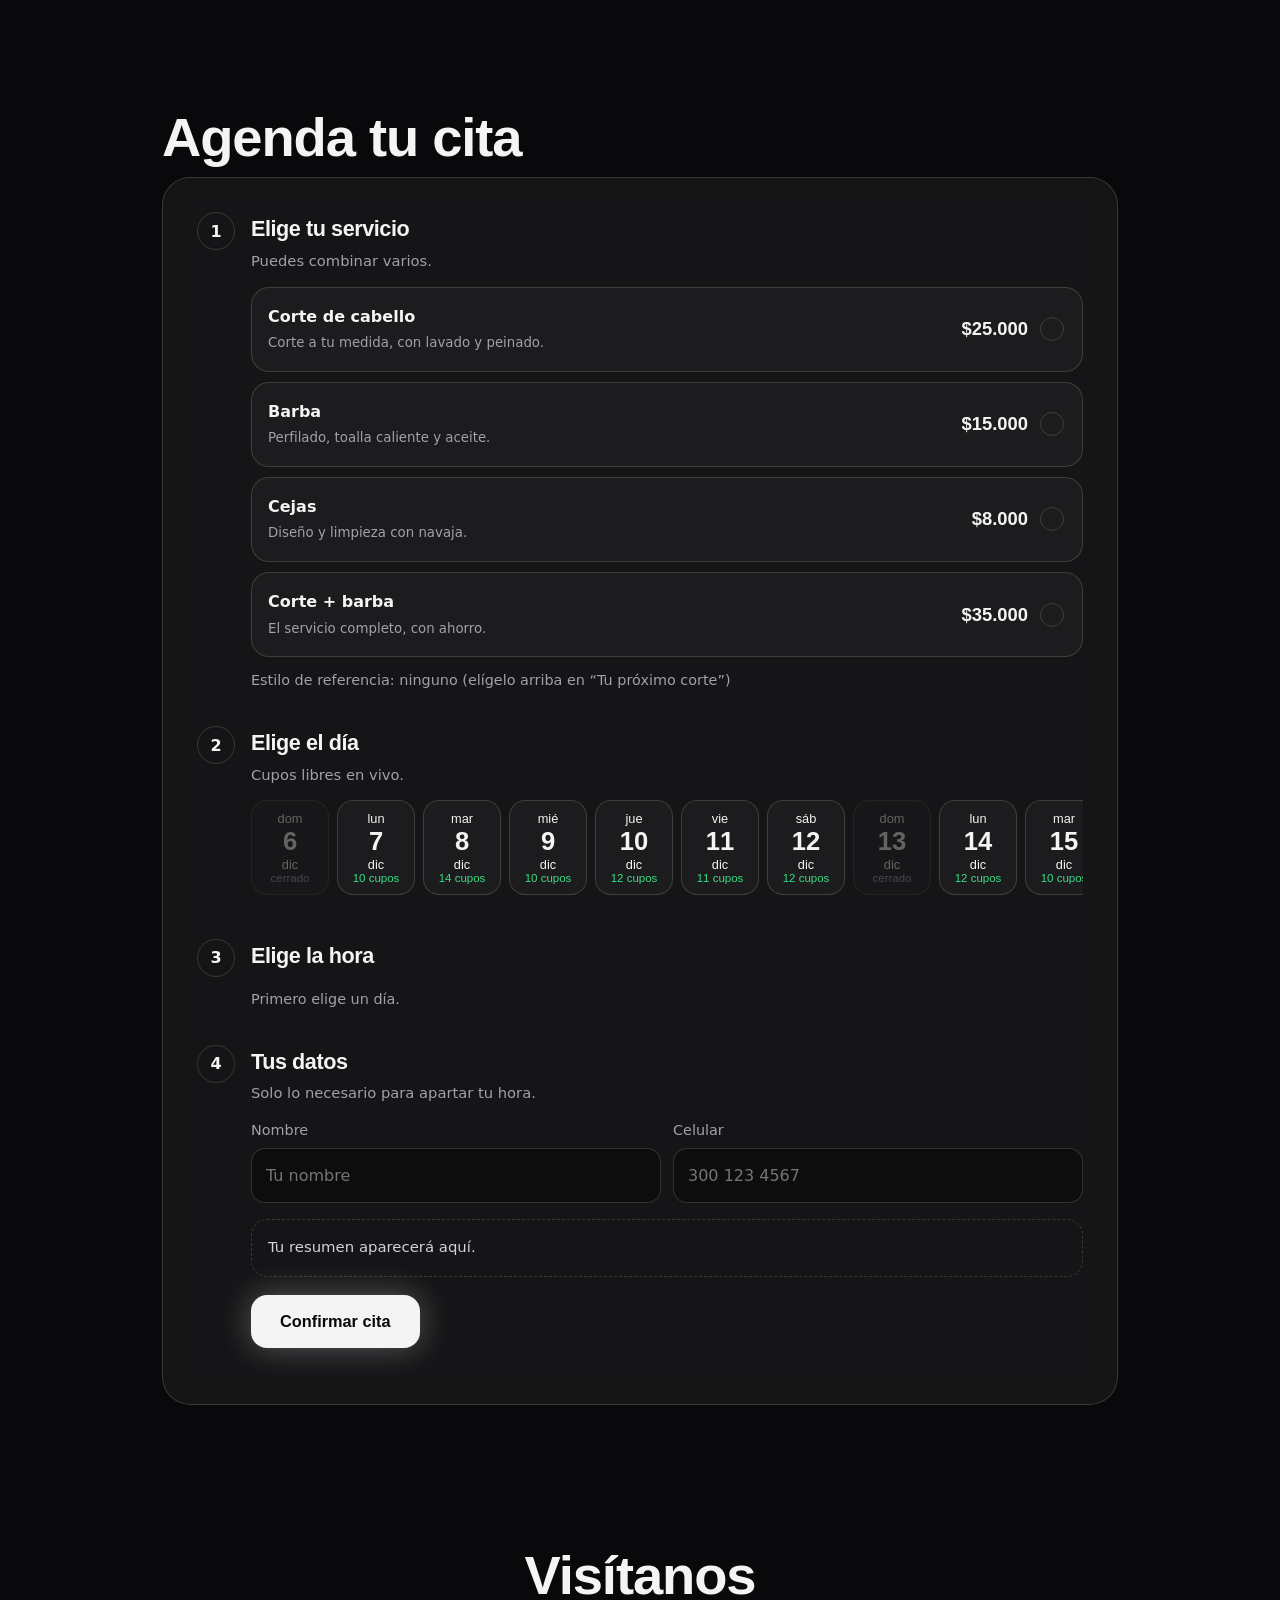
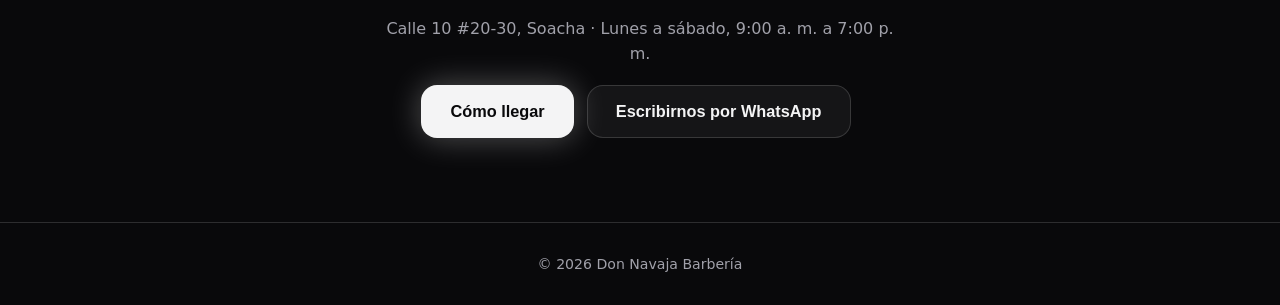
==== commit 992edb91: "Update index.html" ====
--- a/index.html
+++ b/index.html
@@ -2,7 +2,7 @@
 <html lang="es">
 <head>
 <meta charset="utf-8">
-<meta name="viewport" content="width=device-width, initial-scale=1">
+<meta name="viewport" content="width=device-width, initial-scale=1, viewport-fit=cover">
 <meta name="theme-color" content="#09090b">
 <title>Don Navaja Barbería · Agenda tu cita</title>
 <meta name="description" content="Agenda en línea tu corte, barba y cejas. Mira los cupos libres y elige tu hora.">
--- a/css/styles.css
+++ b/css/styles.css
@@ -1,78 +1,121 @@
-:root{--verde:#0f211b;--verde2:#16372c;--hueso:#f3eee3;--latón:#c19a4b;--vino:#8a2433;--azul:#23406e;--tinta:#1c1c1a;--linea:#e2dac8}
+:root{--bg:#09090b;--tx:#f4f4f5;--mut:#a1a1aa;--line:rgba(255,255,255,.15);--glass:rgba(255,255,255,.05);--ok:#3ddc84;--bad:#ff7a7a;--glow:0 0 32px rgba(255,255,255,.3)}
 *{box-sizing:border-box;margin:0}
-html{scroll-behavior:smooth}
-body{font:16px/1.65 Manrope,system-ui,sans-serif;background:var(--hueso);color:var(--tinta)}
-h1,h2,h3,.brand span{font-family:Fraunces,Georgia,serif}
+html{scroll-behavior:smooth;scroll-padding-top:76px}
+body{font:16px/1.6 "DM Sans",system-ui,sans-serif;color:var(--tx);background:var(--bg);overflow-x:hidden}
+/* textura de pared oscura con grano */
+body::before{content:"";position:fixed;inset:0;z-index:-1;background:
+ url("data:image/svg+xml;utf8,<svg xmlns='http://www.w3.org/2000/svg' width='260' height='260'><filter id='n'><feTurbulence type='fractalNoise' baseFrequency='.85' numOctaves='2' stitchTiles='stitch'/><feColorMatrix values='0 0 0 0 1 0 0 0 0 1 0 0 0 0 1 0 0 0 .55 0'/></filter><rect width='100%' height='100%' filter='url(%23n)' opacity='.1'/></svg>"),
+ radial-gradient(60% 40% at 80% 10%,rgba(255,255,255,.07),transparent),radial-gradient(50% 40% at 0% 70%,rgba(255,255,255,.05),transparent),
+ repeating-linear-gradient(115deg,transparent 0 38px,rgba(255,255,255,.018) 38px 40px),var(--bg)}
+h1,h2,h3{font-family:"Bricolage Grotesque","DM Sans",sans-serif;letter-spacing:-.02em}
 a{color:inherit}
-:focus-visible{outline:3px solid var(--latón);outline-offset:2px}
-.nav{position:sticky;top:0;z-index:5;display:flex;justify-content:space-between;align-items:center;gap:12px;flex-wrap:wrap;padding:12px 5vw;background:rgba(15,33,27,.96);backdrop-filter:blur(6px);color:var(--hueso);border-bottom:1px solid rgba(193,154,75,.4)}
-.brand{display:flex;gap:10px;align-items:center;text-decoration:none;color:var(--latón)}
-.brand span{font-weight:800;font-size:1.3rem;line-height:1.1;color:var(--hueso)}
-.brand small{display:block;font:600 .72rem Manrope,sans-serif;color:var(--latón);letter-spacing:.04em}
-.nav nav{display:flex;gap:22px;align-items:center;font-weight:600;font-size:.95rem}
-.nav nav a{text-decoration:none}.nav nav a:hover{color:var(--latón)}
-.navbtn{background:var(--latón);color:#15110a;padding:9px 20px;border-radius:3px}.nav nav a.navbtn:hover{color:#15110a;background:#d6ae5e}
-.hero{position:relative;display:grid;grid-template-columns:1fr 130px;gap:5vw;align-items:center;min-height:78vh;padding:8vw 6vw;color:var(--hueso);background:linear-gradient(100deg,rgba(15,33,27,.96) 35%,rgba(15,33,27,.55)),url(../img/hero.jpg) center/cover,var(--verde2)}
-.hero h1{font-size:clamp(2.4rem,6.4vw,4.8rem);line-height:1.02;font-weight:800;max-width:13ch;letter-spacing:-.01em}
-.hero p{margin:20px 0 30px;max-width:48ch;font-size:1.12rem;opacity:.92}
-.pole{height:min(60vw,380px);border-radius:70px;border:3px solid var(--latón);overflow:hidden;background:#fff;box-shadow:0 0 0 8px rgba(193,154,75,.15)}
-.pole i{display:block;height:200%;background:repeating-linear-gradient(135deg,var(--vino) 0 22px,#fff 22px 44px,var(--azul) 44px 66px,#fff 66px 88px);animation:gira 6s linear infinite}
-@keyframes gira{to{transform:translateY(-124px)}}
-@media(prefers-reduced-motion:reduce){.pole i{animation:none}}
-.btn{display:inline-block;border:0;cursor:pointer;background:var(--latón);color:#15110a;font:700 1rem Manrope,sans-serif;padding:15px 30px;border-radius:3px;text-decoration:none;transition:background .2s}
-.btn:hover{background:#d6ae5e}
-.btn.ghost{background:transparent;color:var(--hueso);border:2px solid var(--latón);padding:13px 28px;margin-left:8px}.btn.ghost:hover{background:rgba(193,154,75,.2)}
-.trust{display:grid;grid-template-columns:repeat(auto-fit,minmax(190px,1fr));background:var(--verde);color:var(--hueso)}
-.trust div{padding:22px 5vw;border-right:1px solid rgba(193,154,75,.25);font-size:.88rem;opacity:.95}
-.trust b{display:block;font:700 1.05rem Fraunces,serif;color:var(--latón)}
-.wrap{max-width:1120px;margin:0 auto;padding:78px 5vw}
-h2{font-size:clamp(1.9rem,4vw,2.8rem);font-weight:800;margin-bottom:12px;color:var(--verde);line-height:1.1}
-.sub,.hint{color:#5a574d;margin-bottom:20px}.hint{font-size:.9rem}
-.grid4{display:grid;grid-template-columns:repeat(auto-fit,minmax(230px,1fr));gap:18px;margin-top:26px}
-.grid3{display:grid;grid-template-columns:repeat(auto-fit,minmax(240px,1fr));gap:20px}
-.srv{background:#fff;border:1px solid var(--linea);border-top:4px solid var(--latón);padding:24px;border-radius:3px;transition:transform .2s,box-shadow .2s}
-.srv:hover{transform:translateY(-3px);box-shadow:0 10px 24px rgba(15,33,27,.12)}
-.srv h3{font-size:1.3rem}.srv p{color:#5a574d;font-size:.95rem}.srv b{display:block;margin-top:12px;color:var(--vino);font:800 1.35rem Fraunces,serif}
-.estilo{all:unset;cursor:pointer;display:block;position:relative;border-radius:6px;overflow:hidden;background:var(--verde);box-shadow:0 2px 0 var(--latón);outline-offset:3px}
-.foto{display:block;position:relative;aspect-ratio:4/5;background:linear-gradient(160deg,var(--verde2),var(--verde))}
-.foto svg{position:absolute;inset:0;width:70%;height:70%;margin:auto}
-.foto img{position:absolute;inset:0;width:100%;height:100%;object-fit:cover;transition:transform .5s}
-.estilo:hover .foto img{transform:scale(1.05)}
-.info{position:absolute;left:0;right:0;bottom:0;padding:46px 18px 16px;color:var(--hueso);background:linear-gradient(transparent,rgba(10,20,16,.92))}
-.estilo h3{font-size:1.25rem}.estilo p{font-size:.86rem;opacity:.88;margin:0}
-.estilo[aria-pressed=true]{box-shadow:0 0 0 4px var(--latón)}
-.estilo[aria-pressed=true] .info::after{content:"Seleccionado";display:inline-block;margin-top:6px;background:var(--latón);color:#15110a;font:700 .72rem Manrope,sans-serif;padding:2px 10px;border-radius:20px}
-.booking{background:#fff;border:1px solid var(--linea);border-radius:6px;margin:0 auto 50px;max-width:1000px;box-shadow:0 20px 40px rgba(15,33,27,.08)}
-.steps{list-style:none;padding:0;display:grid;gap:34px;margin-top:20px}
-.steps h3{font-size:1.25rem;margin-bottom:12px;color:var(--verde);padding-bottom:8px;border-bottom:1px solid var(--linea)}
-.chips{display:flex;flex-wrap:wrap;gap:10px}
-.chip{border:2px solid var(--verde);background:#fff;color:var(--verde);font:600 .95rem Manrope,sans-serif;padding:10px 18px;border-radius:30px;cursor:pointer}
-.chip[aria-pressed=true]{background:var(--verde);color:var(--hueso)}
-.days{display:grid;grid-template-columns:repeat(auto-fill,minmax(92px,1fr));gap:8px}
-.day{border:2px solid var(--linea);background:#fff;border-radius:6px;padding:9px 4px;cursor:pointer;font:600 .85rem Manrope,sans-serif;text-align:center}
-.day b{display:block;font:800 1.5rem Fraunces,serif}
-.day small{display:block;font-size:.72rem;color:#2f6b3a}.day.poco small{color:var(--vino)}
-.day:hover:not(:disabled){border-color:var(--latón)}
-.day:disabled{background:#f1eee6;color:#999;cursor:not-allowed}.day:disabled small{color:#999}
-.day[aria-pressed=true]{border-color:var(--latón);background:var(--verde);color:var(--hueso)}.day[aria-pressed=true] small{color:var(--latón)}
-.slots{display:grid;grid-template-columns:repeat(auto-fill,minmax(92px,1fr));gap:8px}
-.slot{border:2px solid var(--verde);background:#fff;padding:10px;border-radius:6px;font:700 .95rem Manrope,sans-serif;cursor:pointer}
-.slot:hover:not(:disabled){background:var(--hueso)}
-.slot:disabled{border-color:#e5e1d6;color:#aaa;text-decoration:line-through;cursor:not-allowed}
-.slot[aria-pressed=true]{background:var(--latón);border-color:var(--latón)}
-.form{display:grid;grid-template-columns:repeat(auto-fit,minmax(220px,1fr));gap:14px;margin-bottom:16px}
-label{font-weight:600;display:grid;gap:4px}
-input{font:inherit;padding:13px;border:2px solid #d4cebd;border-radius:4px;background:#fff}input:focus{border-color:var(--verde)}
-.resumen{background:var(--hueso);border-left:5px solid var(--latón);padding:16px;margin-bottom:18px;white-space:pre-line}
-.error{color:var(--vino);font-weight:700;margin-top:10px}
-.ok{margin:0 5vw 5vw;padding:24px;background:var(--verde);color:var(--hueso);border-radius:6px}
-.ok h3{font-size:1.6rem;color:var(--latón)}.ok p{margin:6px 0}.ok .btn{margin-top:12px}
-.contact{text-align:center}.contact p{margin:0 auto 14px;max-width:50ch}
-footer{background:var(--verde);color:var(--hueso);text-align:center;padding:26px;font-size:.9rem}
-.fab{position:fixed;right:16px;bottom:16px;z-index:6;background:#1f8f4e;color:#fff;font-weight:700;padding:13px 20px;border-radius:30px;text-decoration:none;box-shadow:0 4px 14px rgba(0,0,0,.35)}
-@media(max-width:700px){.hero{grid-template-columns:1fr;min-height:70vh}.pole{height:80px;border-radius:40px}.pole i{height:100%}.nav nav a:not(.navbtn){display:none}.btn.ghost{margin:10px 0 0}}
-/* Fondo de barbería: foto img/hero.jpg + madera oscura y piso ajedrezado como respaldo */
-.hero{background:linear-gradient(100deg,rgba(12,24,19,.94) 30%,rgba(12,24,19,.5)),url(../img/hero.jpg) center/cover,repeating-linear-gradient(90deg,#2a1a10 0 46px,#33200f 46px 48px),var(--verde2)}
-.hero::after{content:"";position:absolute;left:0;right:0;bottom:0;height:22px;background:conic-gradient(#f3eee3 25%,#14110d 0 50%,#f3eee3 0 75%,#14110d 0) 0 0/44px 44px;border-top:3px solid var(--latón)}
-.hero{padding-bottom:calc(8vw + 22px)}
-#estilos{background:linear-gradient(rgba(243,238,227,.94),rgba(243,238,227,.94)),repeating-linear-gradient(45deg,#d9cfb8 0 2px,transparent 2px 14px)}
+:focus-visible{outline:2px solid #fff;outline-offset:3px}
+.top{position:sticky;top:0;z-index:20;display:flex;justify-content:space-between;align-items:center;padding:12px 20px;background:rgba(9,9,11,.7);backdrop-filter:blur(16px);-webkit-backdrop-filter:blur(16px);border-bottom:1px solid var(--line)}
+.logo{display:grid;place-items:center;width:40px;height:40px;background:#fff;border-radius:12px}
+.top-r{display:flex;gap:8px;align-items:center}
+.burger{width:42px;height:38px;border-radius:12px;border:1px solid var(--line);background:var(--glass);display:grid;place-content:center;gap:6px;cursor:pointer}
+.burger i{display:block;width:18px;height:2px;background:#fff;border-radius:2px}
+.menu{position:absolute;top:100%;left:12px;right:12px;margin-top:8px;display:grid;padding:8px;background:rgba(18,18,20,.96);backdrop-filter:blur(18px);border:1px solid var(--line);border-radius:20px}
+.menu[hidden]{display:none}.menu a{padding:14px 16px;text-decoration:none;border-radius:12px;font-weight:500}.menu a:hover{background:var(--glass)}
+.btn{display:inline-block;border:1px solid transparent;cursor:pointer;background:#f4f4f5;color:#09090b;font:700 .95rem "DM Sans",sans-serif;padding:10px 20px;border-radius:14px;text-decoration:none;transition:transform .15s,box-shadow .2s}
+.btn.sm{padding:9px 18px}.btn.big{padding:16px 28px;font-size:1.02rem;border-radius:16px;margin:0 8px 12px 0}
+.btn.glow{box-shadow:var(--glow)}.btn.glow:hover{box-shadow:0 0 44px rgba(255,255,255,.5);transform:translateY(-1px)}
+.btn.ghost{background:var(--glass);color:var(--tx);border-color:var(--line)}.btn.ghost:hover{background:rgba(255,255,255,.1)}
+.btn:disabled{opacity:.6;cursor:wait}
+/* portada */
+.hero{position:relative;min-height:92vh;display:flex;align-items:center;overflow:hidden}
+.hero::before{content:"";position:absolute;inset:0;background:linear-gradient(180deg,rgba(9,9,11,.5),var(--bg) 96%),url(../img/hero.jpg) center/cover;filter:grayscale(1) contrast(1.1) brightness(.6)}
+.hero .in{position:relative;max-width:1000px;margin:0 auto;padding:60px 22px 50px;width:100%}
+.kick{color:var(--mut);font-size:.9rem;margin-bottom:14px}
+.hero h1{font-size:clamp(3rem,13.5vw,7rem);font-weight:800;line-height:.92;letter-spacing:-.04em}
+.tag{font:italic 1.9rem/1.2 "Instrument Serif",Georgia,serif;margin:18px 0 10px}
+.lead{max-width:44ch;color:#d4d4d8;margin-bottom:26px}
+.stats{display:grid;grid-template-columns:repeat(3,1fr);gap:10px;margin-top:34px;max-width:560px}
+.stats div{border-top:1px solid var(--line);padding-top:12px}.stats dt{font:800 1.7rem "Bricolage Grotesque",sans-serif}.stats dd{font-size:.82rem;color:var(--mut)}
+/* secciones */
+.sec{max-width:1000px;margin:0 auto;padding:72px 22px}.center{text-align:center}
+h2{font-size:clamp(2rem,7vw,3.4rem);font-weight:800;line-height:1;margin-bottom:12px}
+.sub{color:var(--mut);margin-bottom:18px;max-width:52ch}.center .sub{margin-inline:auto}
+.hint{color:var(--mut);font-size:.9rem;margin-top:12px}
+.badge{display:inline-flex;align-items:center;gap:8px;padding:6px 14px;margin-bottom:16px;border-radius:30px;border:1px solid rgba(61,220,132,.5);background:rgba(61,220,132,.1);color:var(--ok);font-weight:700;font-size:.85rem}
+.badge i{width:8px;height:8px;border-radius:50%;background:var(--ok);box-shadow:0 0 10px var(--ok)}
+/* carrusel de cortes */
+.car{display:flex;gap:14px;overflow-x:auto;scroll-snap-type:x mandatory;padding:6px 22px 22px;margin:0 -22px;scrollbar-width:none}.car::-webkit-scrollbar{display:none}
+.estilo{all:unset;cursor:pointer;flex:0 0 min(74vw,290px);aspect-ratio:3/4;position:relative;scroll-snap-align:center;border-radius:24px;overflow:hidden;border:1px solid var(--line);background:linear-gradient(160deg,#1c1c20,#0e0e10)}
+.estilo:focus-visible{outline:2px solid #fff;outline-offset:3px}
+.foto{position:absolute;inset:0}.foto svg{position:absolute;inset:12%;width:76%;height:76%}
+.foto img{position:absolute;inset:0;width:100%;height:100%;object-fit:cover;filter:grayscale(.85) contrast(1.1);transition:filter .4s,transform .5s}
+.estilo:hover .foto img,.estilo[aria-pressed=true] .foto img{filter:none;transform:scale(1.04)}
+.info{position:absolute;inset:auto 0 0 0;padding:70px 18px 18px;background:linear-gradient(transparent,rgba(0,0,0,.92))}
+.info h3{font-size:1.4rem}.info p{font-size:.85rem;color:#d4d4d8;margin:2px 0 12px}
+.quiero{display:inline-block;padding:9px 16px;border-radius:30px;background:var(--glass);border:1px solid var(--line);backdrop-filter:blur(8px);font-weight:700;font-size:.85rem}
+.estilo[aria-pressed=true]{border-color:#fff;box-shadow:var(--glow)}.estilo[aria-pressed=true] .quiero{background:#fff;color:#09090b}
+/* reserva */
+.card{background:var(--glass);border:1px solid var(--line);border-radius:28px;padding:22px;backdrop-filter:blur(14px);-webkit-backdrop-filter:blur(14px)}
+.steps{list-style:none;padding:0;display:grid;gap:34px}.steps li{display:grid;grid-template-columns:40px 1fr;gap:14px}
+.n{display:grid;place-items:center;width:38px;height:38px;border:1px solid var(--line);border-radius:50%;font-weight:700}
+.steps h3{font-size:1.35rem;margin-bottom:2px}.steps .sub{margin-bottom:14px;font-size:.92rem}
+.opts{display:grid;gap:10px}
+.opt{all:unset;cursor:pointer;display:grid;grid-template-columns:1fr auto 26px;gap:12px;align-items:center;padding:16px;border:1px solid var(--line);border-radius:18px;background:rgba(255,255,255,.03);transition:border-color .2s,box-shadow .2s}
+.opt:focus-visible{outline:2px solid #fff}
+.opt b{display:block;font-weight:700}.opt small{color:var(--mut)}.opt em{font:800 1.15rem "Bricolage Grotesque",sans-serif;font-style:normal}
+.chk{width:24px;height:24px;border-radius:50%;border:1px solid var(--line)}
+.opt[aria-pressed=true]{border-color:#fff;box-shadow:inset 0 0 0 1px #fff,0 0 22px rgba(255,255,255,.12)}
+.opt[aria-pressed=true] .chk{background:#fff url("data:image/svg+xml;utf8,<svg xmlns='http://www.w3.org/2000/svg' viewBox='0 0 24 24'><path d='M6 12.500l4 4 8-9' fill='none' stroke='%2309090b' stroke-width='3' stroke-linecap='round' stroke-linejoin='round'/></svg>") center/16px no-repeat}
+.days{display:flex;gap:8px;overflow-x:auto;padding-bottom:10px;scroll-snap-type:x proximity;scrollbar-width:thin}
+.day{flex:0 0 78px;scroll-snap-align:start;border:1px solid var(--line);background:rgba(255,255,255,.03);color:var(--tx);border-radius:16px;padding:10px 4px;cursor:pointer;font:500 .8rem "DM Sans",sans-serif;text-align:center}
+.day b{display:block;font:800 1.6rem "Bricolage Grotesque",sans-serif;line-height:1.2}
+.day small{display:block;font-size:.72rem;color:var(--ok)}.day.poco small{color:#ffb454}
+.day:disabled{opacity:.35;cursor:not-allowed}.day:disabled small{color:var(--mut)}
+.day[aria-pressed=true]{background:#fff;color:#09090b;box-shadow:var(--glow)}.day[aria-pressed=true] small{color:#09090b}
+.slots{display:grid;grid-template-columns:repeat(3,1fr);gap:8px}
+.slot{border:1px solid var(--line);background:rgba(255,255,255,.03);color:var(--tx);padding:13px;border-radius:14px;font:700 .98rem "DM Sans",sans-serif;cursor:pointer}
+.slot:hover:not(:disabled){border-color:#fff}
+.slot:disabled{opacity:.3;text-decoration:line-through;cursor:not-allowed}
+.slot[aria-pressed=true]{background:#fff;color:#09090b;box-shadow:var(--glow)}
+.form{display:grid;grid-template-columns:repeat(auto-fit,minmax(210px,1fr));gap:12px;margin-bottom:16px}
+label{display:grid;gap:6px;font-weight:500;font-size:.9rem;color:var(--mut)}
+input{font:inherit;color:var(--tx);padding:14px;border:1px solid var(--line);border-radius:14px;background:rgba(0,0,0,.35)}input:focus{outline:none;border-color:#fff}
+.resumen{white-space:pre-line;padding:16px;margin-bottom:18px;border:1px dashed var(--line);border-radius:16px;color:#d4d4d8;font-size:.93rem}
+.error{color:var(--bad);font-weight:700;margin-top:10px}
+.ok{margin-top:18px;padding:24px;border:1px solid rgba(61,220,132,.5);background:rgba(61,220,132,.08);border-radius:24px}
+.ok h3{font-size:1.6rem;color:var(--ok)}.ok p{margin:6px 0;color:#d4d4d8}.ok .btn{margin-top:12px}
+footer{text-align:center;padding:30px;color:var(--mut);font-size:.88rem;border-top:1px solid var(--line)}
+.fab{position:fixed;right:16px;bottom:16px;z-index:15;display:grid;place-items:center;width:58px;height:58px;border-radius:50%;background:#25d366;color:#fff;box-shadow:0 6px 22px rgba(37,211,102,.45)}
+@media(min-width:760px){.slots{grid-template-columns:repeat(5,1fr)}.estilo{flex-basis:290px}.card{padding:34px}}
+@media(prefers-reduced-motion:reduce){*{transition:none!important;scroll-behavior:auto!important}}
+
+/* ===== Ajustes para celular ===== */
+html{-webkit-text-size-adjust:100%}
+body{padding-bottom:env(safe-area-inset-bottom)}
+button,.btn,.day,.slot,.opt,.estilo{-webkit-tap-highlight-color:transparent;touch-action:manipulation}
+input{font-size:16px}
+.top{padding-top:calc(10px + env(safe-area-inset-top));padding-left:max(16px,env(safe-area-inset-left));padding-right:max(16px,env(safe-area-inset-right))}
+.fab{right:max(14px,env(safe-area-inset-right));bottom:calc(14px + env(safe-area-inset-bottom))}
+@media(max-width:600px){
+  .sec{padding:52px 18px}
+  .hero{min-height:calc(100svh - 60px)}
+  .hero .in{padding:36px 18px 40px}
+  .hero h1{font-size:clamp(2.7rem,15vw,4rem)}
+  .tag{font-size:1.6rem}
+  .btn.big{display:block;width:100%;text-align:center;margin:0 0 10px;padding:17px}
+  .stats{gap:8px}.stats dt{font-size:1.3rem}.stats dd{font-size:.75rem}
+  .car{margin:0 -18px;padding:6px 18px 20px}
+  .estilo{flex-basis:78vw}
+  .card{padding:18px 16px;border-radius:24px}
+  .steps{gap:30px}
+  .steps li{grid-template-columns:1fr;gap:10px}
+  .n{width:32px;height:32px;font-size:.9rem}
+  .opt{padding:14px;grid-template-columns:1fr auto 24px;gap:10px}
+  .opt small{font-size:.8rem}
+  .days{margin:0 -16px;padding:0 16px 10px}
+  .day{flex-basis:70px}
+  .slots{gap:7px}.slot{padding:14px 0}
+  .form{grid-template-columns:1fr}
+  #confirmar{width:100%;margin:0}
+  .ok{padding:20px}
+  footer{padding-bottom:90px}
+}
+/* evita que la franja de días ensanche la tarjeta en celular */
+.steps li>div{min-width:0}.card,.steps{min-width:0}
+@media(max-width:600px){.steps li{grid-template-columns:minmax(0,1fr)}}
